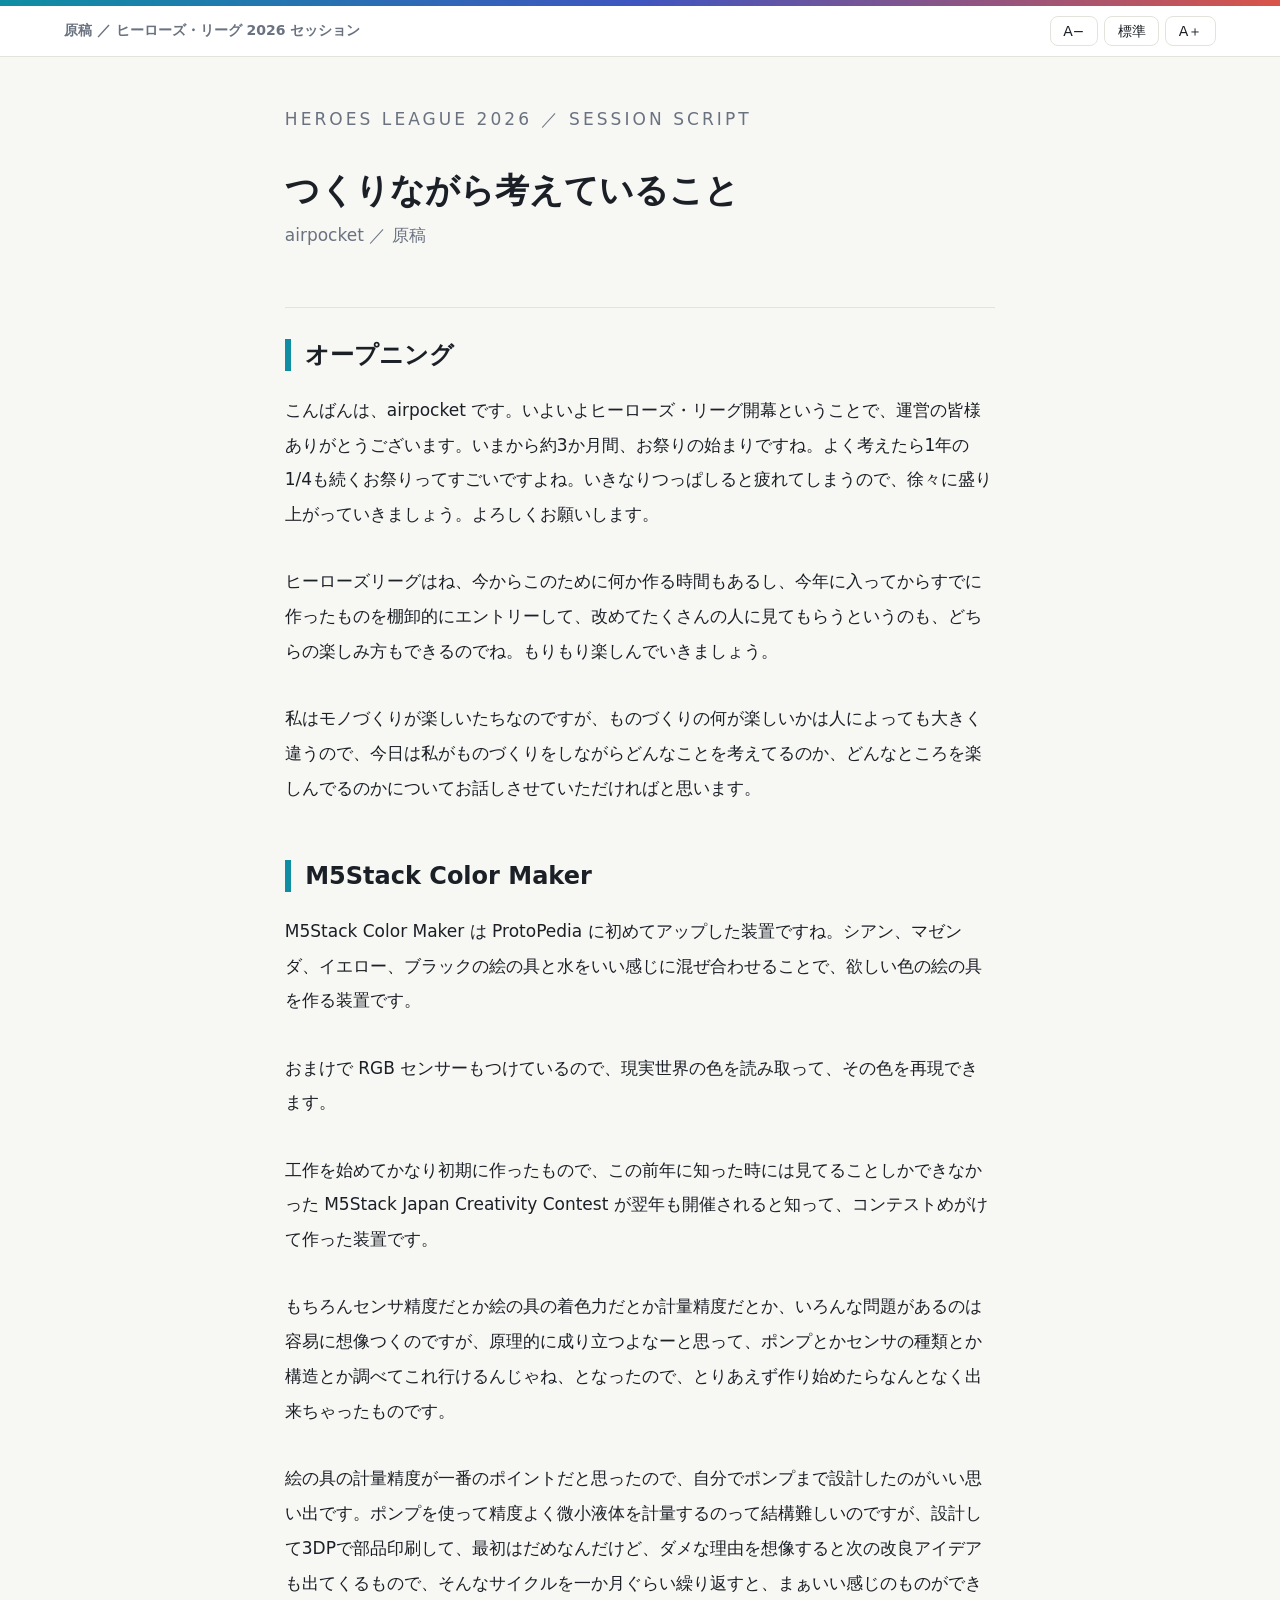
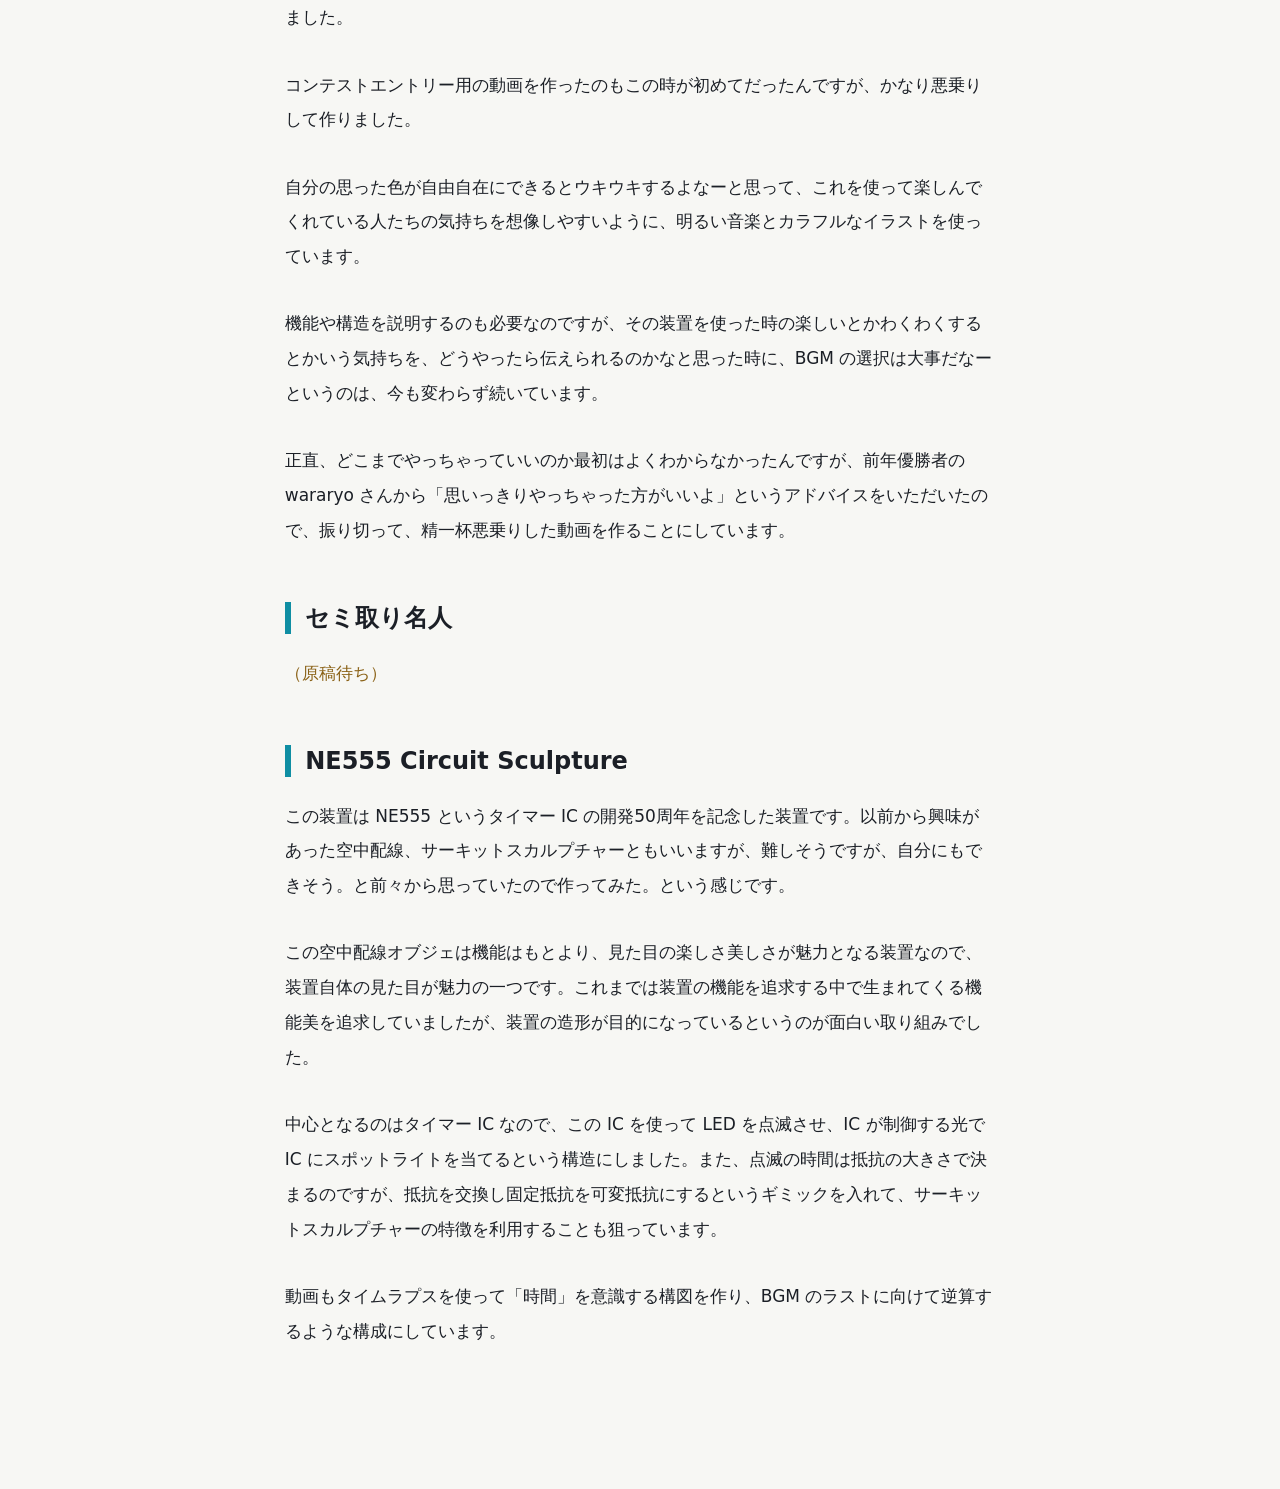
==== script.html @ e4216476 "原稿ページ: セミ取り名人をNE555の前に" ====
<!DOCTYPE html>
<html lang="ja">
<head>
<meta charset="utf-8">
<meta name="viewport" content="width=device-width, initial-scale=1">
<title>原稿｜つくりながら考えていること</title>
<link rel="icon" href="assets/logo.png">
<link rel="stylesheet" href="assets/style.css">
</head>
<body class="doc">
<div class="wave-top"></div>

<div class="doc-bar">
  <span class="doc-bar-title">原稿 ／ ヒーローズ・リーグ 2026 セッション</span>
  <span class="font-ctrl">
    <button type="button" id="font-down" title="文字を小さく">A−</button>
    <button type="button" id="font-reset" title="標準サイズに戻す">標準</button>
    <button type="button" id="font-up" title="文字を大きく">A＋</button>
  </span>
</div>

<article class="doc-page">

  <header class="doc-head">
    <p class="eyebrow">Heroes League 2026 ／ Session Script</p>
    <h1>つくりながら考えていること</h1>
    <p class="doc-sub">airpocket ／ 原稿</p>
  </header>

  <h2>オープニング</h2>

  <p>こんばんは、airpocket です。いよいよヒーローズ・リーグ開幕ということで、運営の皆様ありがとうございます。いまから約3か月間、お祭りの始まりですね。よく考えたら1年の1/4も続くお祭りってすごいですよね。いきなりつっぱしると疲れてしまうので、徐々に盛り上がっていきましょう。よろしくお願いします。</p>

  <p>ヒーローズリーグはね、今からこのために何か作る時間もあるし、今年に入ってからすでに作ったものを棚卸的にエントリーして、改めてたくさんの人に見てもらうというのも、どちらの楽しみ方もできるのでね。もりもり楽しんでいきましょう。</p>

  <p>私はモノづくりが楽しいたちなのですが、ものづくりの何が楽しいかは人によっても大きく違うので、今日は私がものづくりをしながらどんなことを考えてるのか、どんなところを楽しんでるのかについてお話しさせていただければと思います。</p>

  <h2>M5Stack Color Maker</h2>

  <p>M5Stack Color Maker は ProtoPedia に初めてアップした装置ですね。シアン、マゼンダ、イエロー、ブラックの絵の具と水をいい感じに混ぜ合わせることで、欲しい色の絵の具を作る装置です。</p>

  <p>おまけで RGB センサーもつけているので、現実世界の色を読み取って、その色を再現できます。</p>

  <p>工作を始めてかなり初期に作ったもので、この前年に知った時には見てることしかできなかった M5Stack Japan Creativity Contest が翌年も開催されると知って、コンテストめがけて作った装置です。</p>

  <p>もちろんセンサ精度だとか絵の具の着色力だとか計量精度だとか、いろんな問題があるのは容易に想像つくのですが、原理的に成り立つよなーと思って、ポンプとかセンサの種類とか構造とか調べてこれ行けるんじゃね、となったので、とりあえず作り始めたらなんとなく出来ちゃったものです。</p>

  <p>絵の具の計量精度が一番のポイントだと思ったので、自分でポンプまで設計したのがいい思い出です。ポンプを使って精度よく微小液体を計量するのって結構難しいのですが、設計して3DPで部品印刷して、最初はだめなんだけど、ダメな理由を想像すると次の改良アイデアも出てくるもので、そんなサイクルを一か月ぐらい繰り返すと、まぁいい感じのものができました。</p>

  <p>コンテストエントリー用の動画を作ったのもこの時が初めてだったんですが、かなり悪乗りして作りました。</p>

  <p>自分の思った色が自由自在にできるとウキウキするよなーと思って、これを使って楽しんでくれている人たちの気持ちを想像しやすいように、明るい音楽とカラフルなイラストを使っています。</p>

  <p>機能や構造を説明するのも必要なのですが、その装置を使った時の楽しいとかわくわくするとかいう気持ちを、どうやったら伝えられるのかなと思った時に、BGM の選択は大事だなーというのは、今も変わらず続いています。</p>

  <p>正直、どこまでやっちゃっていいのか最初はよくわからなかったんですが、前年優勝者の wararyo さんから「思いっきりやっちゃった方がいいよ」というアドバイスをいただいたので、振り切って、精一杯悪乗りした動画を作ることにしています。</p>


  <h2>セミ取り名人</h2>

  <p class="todo-p">（原稿待ち）</p>

  <h2>NE555 Circuit Sculpture</h2>

  <p>この装置は NE555 というタイマー IC の開発50周年を記念した装置です。以前から興味があった空中配線、サーキットスカルプチャーともいいますが、難しそうですが、自分にもできそう。と前々から思っていたので作ってみた。という感じです。</p>

  <p>この空中配線オブジェは機能はもとより、見た目の楽しさ美しさが魅力となる装置なので、装置自体の見た目が魅力の一つです。これまでは装置の機能を追求する中で生まれてくる機能美を追求していましたが、装置の造形が目的になっているというのが面白い取り組みでした。</p>

  <p>中心となるのはタイマー IC なので、この IC を使って LED を点滅させ、IC が制御する光で IC にスポットライトを当てるという構造にしました。また、点滅の時間は抵抗の大きさで決まるのですが、抵抗を交換し固定抵抗を可変抵抗にするというギミックを入れて、サーキットスカルプチャーの特徴を利用することも狙っています。</p>

  <p>動画もタイムラプスを使って「時間」を意識する構図を作り、BGM のラストに向けて逆算するような構成にしています。</p>

</article>

<script>
(function () {
  var doc = document.querySelector('.doc-page');
  var MIN = 0.8, MAX = 2.4, STEP = 0.1;
  var scale = 1;
  try { var v = parseFloat(localStorage.getItem('docScale')); if (v >= MIN && v <= MAX) scale = v; } catch (e) {}

  function apply() {
    doc.style.setProperty('--doc-scale', scale.toFixed(2));
    try { localStorage.setItem('docScale', scale.toFixed(2)); } catch (e) {}
  }
  function bump(d) { scale = Math.min(MAX, Math.max(MIN, Math.round((scale + d) * 100) / 100)); apply(); }

  document.getElementById('font-up').addEventListener('click', function () { bump(STEP); });
  document.getElementById('font-down').addEventListener('click', function () { bump(-STEP); });
  document.getElementById('font-reset').addEventListener('click', function () { scale = 1; apply(); });
  apply();
})();
</script>
</body>
</html>
---- assets/style.css ----
/* Heroes League 2026 session pages - shared style */

:root {
  --bg:        #f7f7f4;
  --bg-soft:   #ffffff;
  --line:      #e3e3dc;
  --fg:        #1b1f26;
  --fg-dim:    #6a7280;
  --accent:    #0f8ea3;
  --accent-2:  #d9544a;
  --idea:      #3f55c0;
  --shadow:    0 1px 2px rgba(27,31,38,.05), 0 4px 14px rgba(27,31,38,.05);
  --radius:    14px;
  --maxw:      100%;
}

* { box-sizing: border-box; }

html, body {
  margin: 0;
  padding: 0;
  height: 100%;
}

body {
  background: var(--bg);
  color: var(--fg);
  font-family: "Helvetica Neue", "Hiragino Kaku Gothic ProN", "Hiragino Sans",
               "BIZ UDPGothic", "Yu Gothic", Meiryo, system-ui, sans-serif;
  line-height: 1.7;
  -webkit-font-smoothing: antialiased;
  display: flex;
  flex-direction: column;
  overflow: hidden;
}

/* 画面共有前提: 1画面に収める。収まらない環境ではスクロールを許可 */
@media (max-height: 620px), (max-width: 780px) {
  body { overflow: auto; height: auto; min-height: 100%; }
}

a { color: var(--accent); }

/* ---------- 波の装飾 ---------- */
.wave-top {
  height: 6px;
  background: linear-gradient(90deg, var(--accent) 0%, var(--idea) 50%, var(--accent-2) 100%);
  flex: 0 0 auto;
}

/* ---------- 共通レイアウト ---------- */
.page {
  flex: 1 1 auto;
  width: 100%;
  max-width: var(--maxw);
  margin: 0 auto;
  padding: clamp(16px, 2.6vh, 32px) clamp(14px, 1.6vw, 26px);
  display: flex;
  flex-direction: column;
  min-height: 0;
}

.eyebrow {
  font-size: clamp(12px, 1.4vh, 15px);
  letter-spacing: .18em;
  color: var(--fg-dim);
  text-transform: uppercase;
  margin: 0 0 .6em;
}

/* ---------- 表紙 ---------- */
.cover-title {
  font-size: clamp(34px, 6.4vh, 68px);
  line-height: 1.15;
  margin: 0 0 .25em;
  font-weight: 800;
  letter-spacing: .01em;
}
.cover-sub {
  font-size: clamp(15px, 2.1vh, 21px);
  color: var(--fg-dim);
  margin: 0 0 clamp(14px, 2.4vh, 28px);
}
.cover-sub strong { color: var(--fg); font-weight: 600; }

.axes {
  display: grid;
  grid-template-columns: repeat(3, 1fr);
  gap: clamp(10px, 1.6vw, 18px);
  margin-bottom: clamp(14px, 2.6vh, 30px);
}
.axis {
  background: var(--bg-soft);
  border: 1px solid var(--line);
  border-radius: var(--radius);
  box-shadow: var(--shadow);
  padding: clamp(12px, 1.9vh, 20px);
}
.axis .num {
  color: var(--accent);
  font-size: clamp(11px, 1.3vh, 13px);
  letter-spacing: .16em;
  font-weight: 700;
}
.axis h2 {
  font-size: clamp(16px, 2.3vh, 22px);
  margin: .2em 0 .3em;
}
.axis p {
  margin: 0;
  font-size: clamp(13px, 1.85vh, 17px);
  color: var(--fg-dim);
  line-height: 1.6;
}

.works-head {
  display: flex;
  align-items: baseline;
  gap: 1em;
  margin-bottom: .6em;
}
.works-head h2 { font-size: clamp(15px, 2vh, 19px); margin: 0; }
.works-head span { font-size: clamp(11px, 1.4vh, 13px); color: var(--fg-dim); }

.works {
  display: grid;
  grid-template-columns: repeat(3, 1fr);
  gap: clamp(9px, 1.4vw, 16px);
  min-height: 0;
}
.work-card {
  display: block;
  background: var(--bg-soft);
  border: 1px solid var(--line);
  border-radius: var(--radius);
  padding: clamp(11px, 1.7vh, 18px);
  box-shadow: var(--shadow);
  text-decoration: none;
  color: inherit;
  transition: border-color .15s, transform .15s;
}
.work-card:hover { border-color: var(--accent); transform: translateY(-2px); box-shadow: 0 6px 20px rgba(27,31,38,.10); }
.work-card .idx {
  font-size: clamp(10px, 1.2vh, 12px);
  color: var(--accent);
  letter-spacing: .14em;
  font-weight: 700;
}
.work-card h3 {
  font-size: clamp(14px, 1.95vh, 18px);
  margin: .25em 0 .3em;
  line-height: 1.35;
}
.work-card p {
  margin: 0;
  font-size: clamp(11px, 1.45vh, 13.5px);
  color: var(--fg-dim);
  line-height: 1.55;
}

.cover-foot {
  margin-top: auto;
  padding-top: clamp(10px, 1.8vh, 20px);
  font-size: clamp(11px, 1.4vh, 13px);
  color: var(--fg-dim);
  display: flex;
  justify-content: space-between;
  gap: 1em;
  flex-wrap: wrap;
}

/* ---------- 作品まとめページ ---------- */
.work-head {
  display: flex;
  align-items: flex-end;
  justify-content: space-between;
  gap: 1.5em;
  border-bottom: 1px solid var(--line);
  padding-bottom: clamp(8px, 1.4vh, 16px);
  margin-bottom: clamp(12px, 2.2vh, 24px);
}
.work-head h1 {
  font-size: clamp(26px, 4.4vh, 46px);
  margin: 0;
  line-height: 1.2;
  font-weight: 800;
}
.work-head .meta {
  font-size: clamp(11px, 1.4vh, 13px);
  color: var(--fg-dim);
  text-align: right;
  white-space: nowrap;
}

.cols {
  display: grid;
  grid-template-columns: repeat(3, 1fr);
  gap: clamp(12px, 1.6vw, 24px);
  flex: 1 1 auto;
  min-height: 0;
  align-items: stretch;  /* 3枚のカードの高さを揃える */
  align-content: center; /* 画面の高さ中央に配置 */
  width: 80%;
  margin: 0 auto;
}
@media (max-width: 980px) {
  .cols { grid-template-columns: 1fr; }
}

.col {
  display: flex;
  flex-direction: column;
  min-height: 0;
  background: var(--bg-soft);
  border: 1px solid var(--line);
  border-top: 5px solid var(--accent);
  border-radius: var(--radius);
  box-shadow: var(--shadow);
  padding: clamp(14px, 2.2vh, 24px) clamp(15px, 1.6vw, 26px);
}
.col--idea { border-top-color: var(--idea); }
.col--video { border-top-color: var(--accent-2); }
.col > h2 {
  font-size: clamp(15px, 2.1vh, 21px);
  margin: 0 0 clamp(9px, 1.5vh, 16px);
  padding-bottom: .5em;
  border-bottom: 1px solid var(--line);
  line-height: 1.3;
}
.col--idea > h2 { border-left-color: var(--idea); }
.col--video > h2 { border-left-color: var(--accent-2); }

.col ul {
  margin: 0;
  padding-left: 1.1em;
  display: flex;
  flex-direction: column;
  gap: clamp(8px, 1.5vh, 16px);
}
.col li {
  font-size: clamp(14px, 2.1vh, 22px);
  margin: 0;
  line-height: 1.55;
}
.col li::marker { color: var(--accent); }
.col--idea li::marker { color: var(--idea); }
.col--video li::marker { color: var(--accent-2); }
.col li strong { color: var(--accent); font-weight: 600; }
.col--idea li strong { color: var(--idea); }

.lead {
  font-size: clamp(14px, 1.9vh, 17px);
  background: var(--bg-soft);
  border: 1px solid var(--line);
  border-radius: var(--radius);
  padding: clamp(10px, 1.5vh, 16px);
  margin: 0 0 .8em;
  box-shadow: var(--shadow);
}

.links { display: flex; flex-direction: column; gap: .4em; margin-top: auto; }
.btn {
  display: block;
  text-align: center;
  padding: .6em 1em;
  border-radius: 10px;
  text-decoration: none;
  font-size: clamp(12px, 1.55vh, 14.5px);
  border: 1px solid var(--line);
  background: var(--bg-soft);
  color: var(--fg);
  transition: border-color .15s, background .15s;
}
.btn:hover { border-color: var(--accent); background: #eef6f8; }
.btn--primary { background: var(--accent); color: #ffffff; border-color: var(--accent); font-weight: 700; }
.btn--primary:hover { background: #0b7789; color: #ffffff; }

.work-foot {
  margin-top: clamp(10px, 1.8vh, 20px);
  padding-top: clamp(8px, 1.2vh, 14px);
  border-top: 1px solid var(--line);
  display: flex;
  justify-content: space-between;
  align-items: center;
  gap: 1em;
  font-size: clamp(11px, 1.4vh, 13px);
  color: var(--fg-dim);
  flex-wrap: wrap;
}
.work-foot a { text-decoration: none; }

.todo {
  color: #8a6116;
  border: 1px dashed #d9bd7d;
  background: #fdf5e2;
  border-radius: 8px;
  padding: .1em .5em;
  font-size: .92em;
}

/* ---------- 原稿ページ ---------- */
body.doc { display: block; overflow: auto; height: auto; }

.doc-bar {
  position: sticky;
  top: 0;
  z-index: 20;
  display: flex;
  align-items: center;
  justify-content: space-between;
  gap: 1em;
  flex-wrap: wrap;
  padding: 10px clamp(20px, 5vw, 64px);
  background: rgba(255, 255, 255, .93);
  backdrop-filter: blur(8px);
  border-bottom: 1px solid var(--line);
}
.doc-bar-title { font-size: 14px; font-weight: 700; color: var(--fg-dim); }

.font-ctrl { display: flex; gap: 6px; }
.font-ctrl button {
  font: inherit;
  font-size: 14px;
  line-height: 1;
  padding: .5em .9em;
  border: 1px solid var(--line);
  background: var(--bg-soft);
  color: var(--fg);
  border-radius: 8px;
  cursor: pointer;
  transition: border-color .15s, background .15s;
}
.font-ctrl button:hover { border-color: var(--accent); background: #eef6f8; }

.doc-page {
  --doc-scale: 1;
  max-width: 50em;
  margin: 0 auto;
  padding: clamp(28px, 5vh, 64px) clamp(12px, 3.5vw, 55px) clamp(60px, 12vh, 140px);
}

.doc-head {
  border-bottom: 1px solid var(--line);
  padding-bottom: clamp(14px, 2.4vh, 26px);
  margin-bottom: clamp(20px, 3.4vh, 40px);
}
.doc-head h1 {
  font-size: calc(34px * var(--doc-scale));
  font-weight: 800;
  line-height: 1.25;
  margin: 0 0 .2em;
}
.doc-sub { margin: 0; color: var(--fg-dim); font-size: calc(15px * var(--doc-scale)); }

.doc-page h2 {
  font-size: calc(24px * var(--doc-scale));
  font-weight: 700;
  line-height: 1.35;
  margin: clamp(38px, 6vh, 68px) 0 clamp(16px, 2.4vh, 26px);
  padding-left: .6em;
  border-left: 6px solid var(--accent);
}
.doc-page h2:first-of-type { margin-top: clamp(8px, 1.4vh, 16px); }

.doc-page p {
  font-size: calc(17px * var(--doc-scale));
  line-height: 2.05;
  margin: 0 0 1.9em;
}

/* ---------- ロゴ（文字と同じ大きさでインライン表示） ---------- */
.logo-inline {
  display: inline-block;
  width: 1.05em;
  height: 1.05em;
  object-fit: contain;
  vertical-align: -0.16em;
  margin-right: .4em;
}

/* ---------- 表紙: 3軸カードの下のツール導線 ---------- */
.promo {
  display: flex;
  align-items: center;
  gap: clamp(12px, 1.6vw, 22px);
  background: var(--bg-soft);
  border: 1px solid var(--line);
  border-left: 5px solid var(--accent);
  border-radius: var(--radius);
  box-shadow: var(--shadow);
  padding: clamp(13px, 2vh, 22px) clamp(16px, 2vw, 26px);
  text-decoration: none;
  color: inherit;
  transition: border-color .15s, transform .15s, box-shadow .15s;
}
.promo:hover {
  border-color: var(--accent);
  transform: translateY(-2px);
  box-shadow: 0 6px 20px rgba(27,31,38,.10);
}
.promo-label {
  flex: 0 0 auto;
  font-size: clamp(10px, 1.2vh, 12px);
  letter-spacing: .16em;
  font-weight: 700;
  color: #ffffff;
  background: var(--accent);
  border-radius: 6px;
  padding: .3em .7em;
}
.promo-body { display: flex; flex-direction: column; min-width: 0; }
.promo-title {
  font-size: clamp(17px, 2.6vh, 25px);
  font-weight: 700;
  line-height: 1.3;
  color: var(--accent);
}
.promo-desc {
  font-size: clamp(12px, 1.6vh, 15px);
  color: var(--fg-dim);
  line-height: 1.55;
}
.promo-arrow {
  margin-left: auto;
  font-size: clamp(18px, 2.6vh, 26px);
  color: var(--accent);
}

.todo-p { color: #8a6116; }
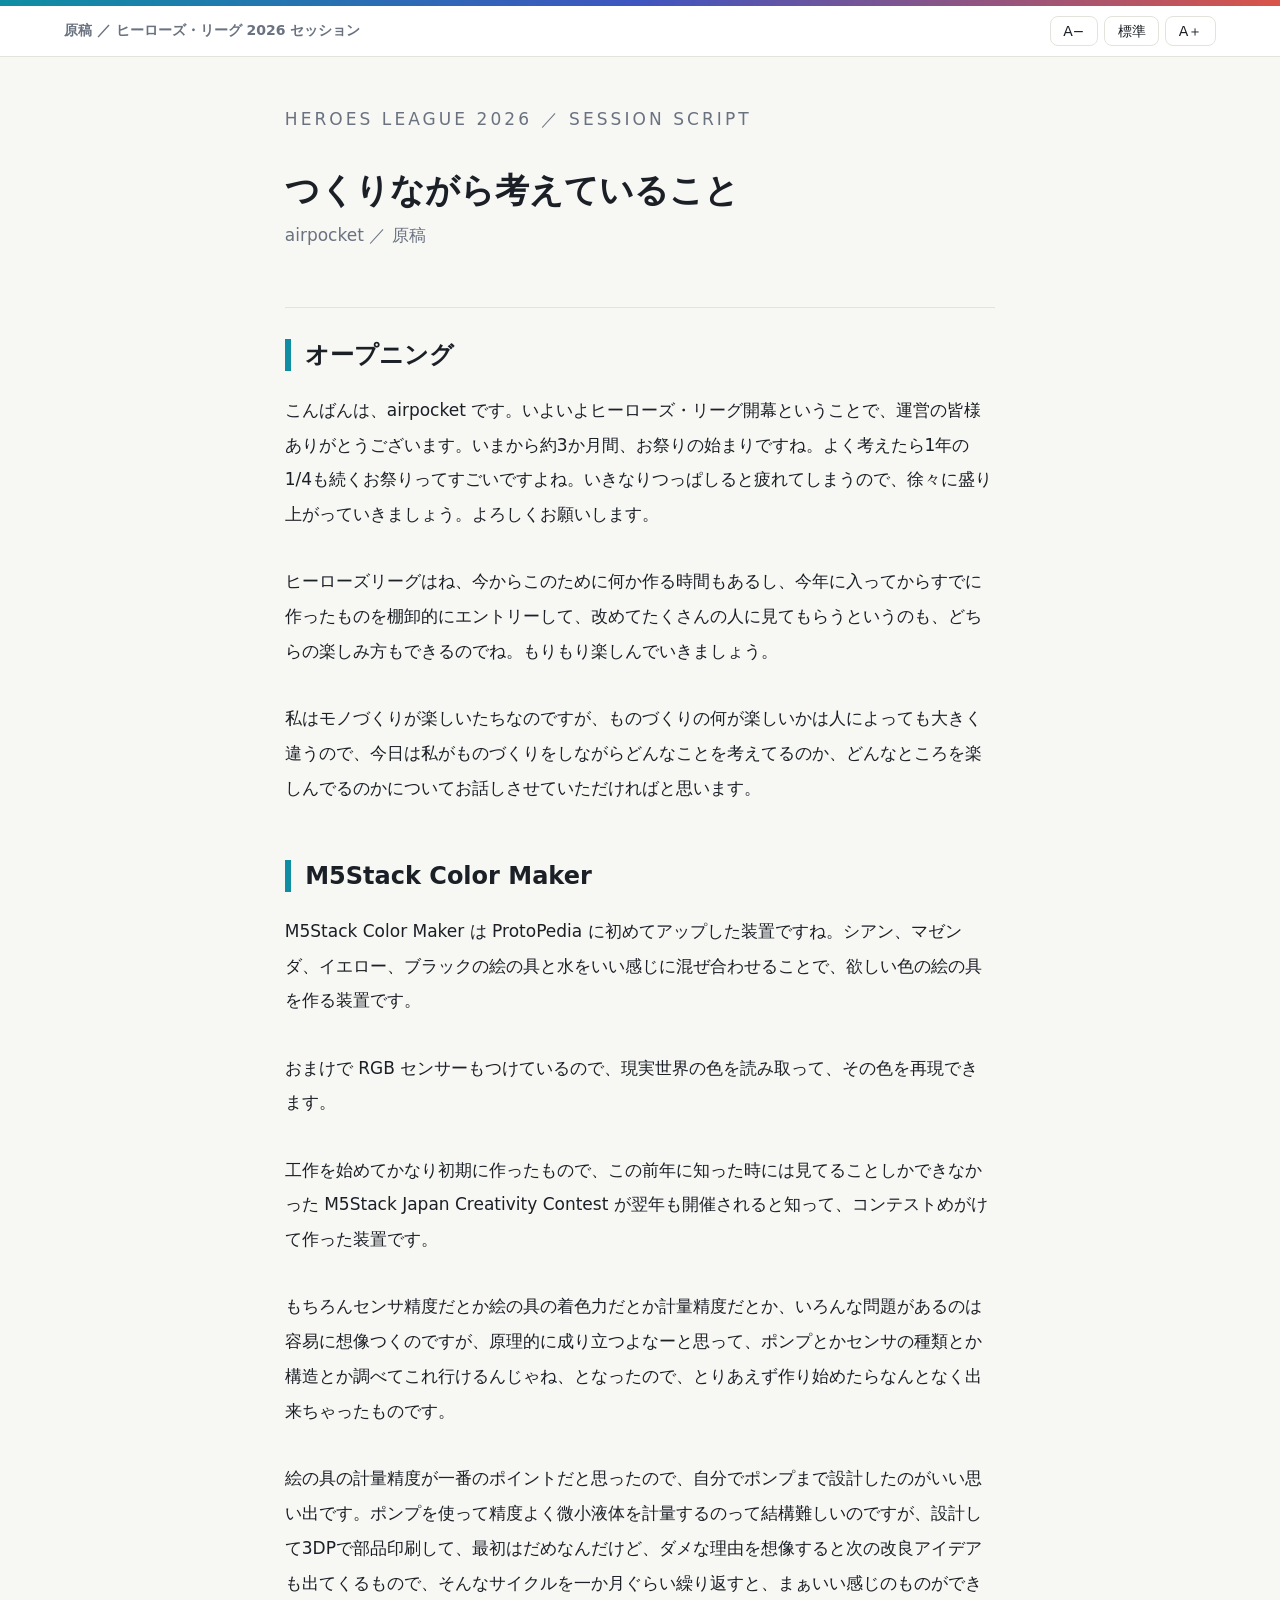
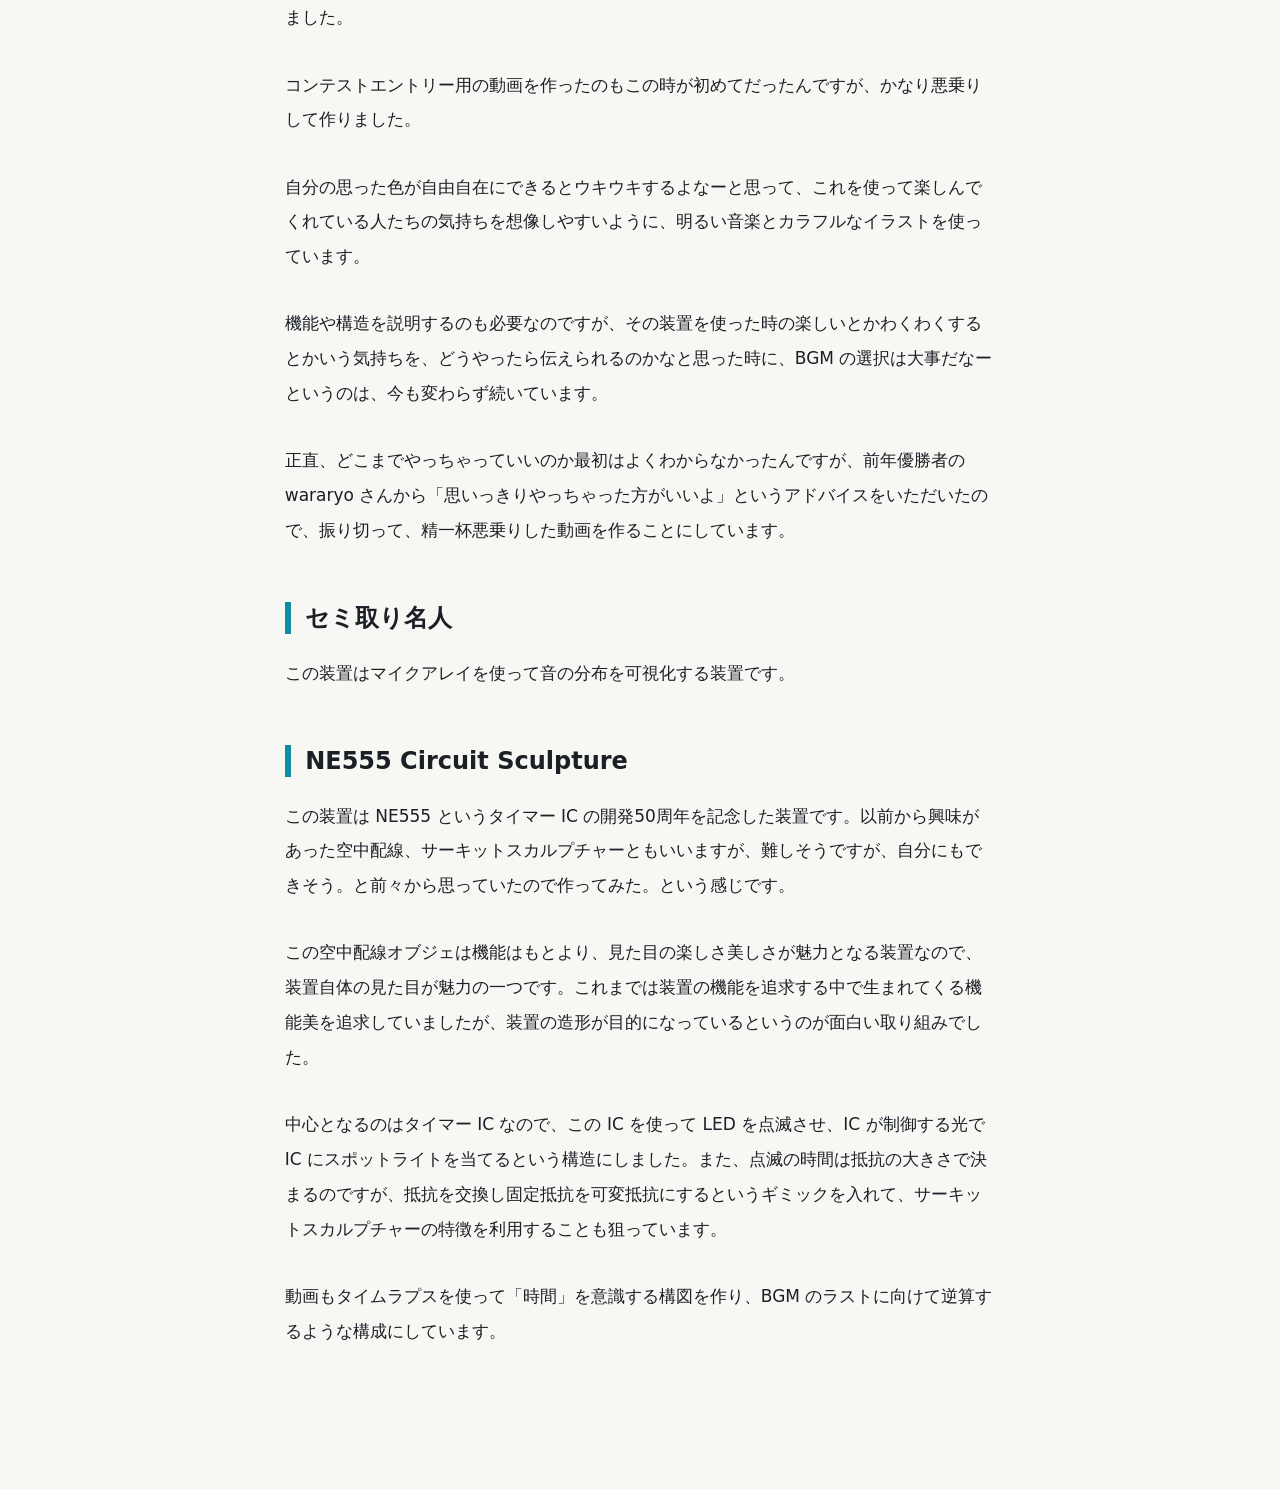
==== commit 4af47d0e: "セミ取り名人の原稿を反映（第1段落）" ====
--- a/script.html
+++ b/script.html
@@ -58,7 +58,7 @@
 
   <h2>セミ取り名人</h2>
 
-  <p class="todo-p">（原稿待ち）</p>
+  <p>この装置はマイクアレイを使って音の分布を可視化する装置です。</p>
 
   <h2>NE555 Circuit Sculpture</h2>
 
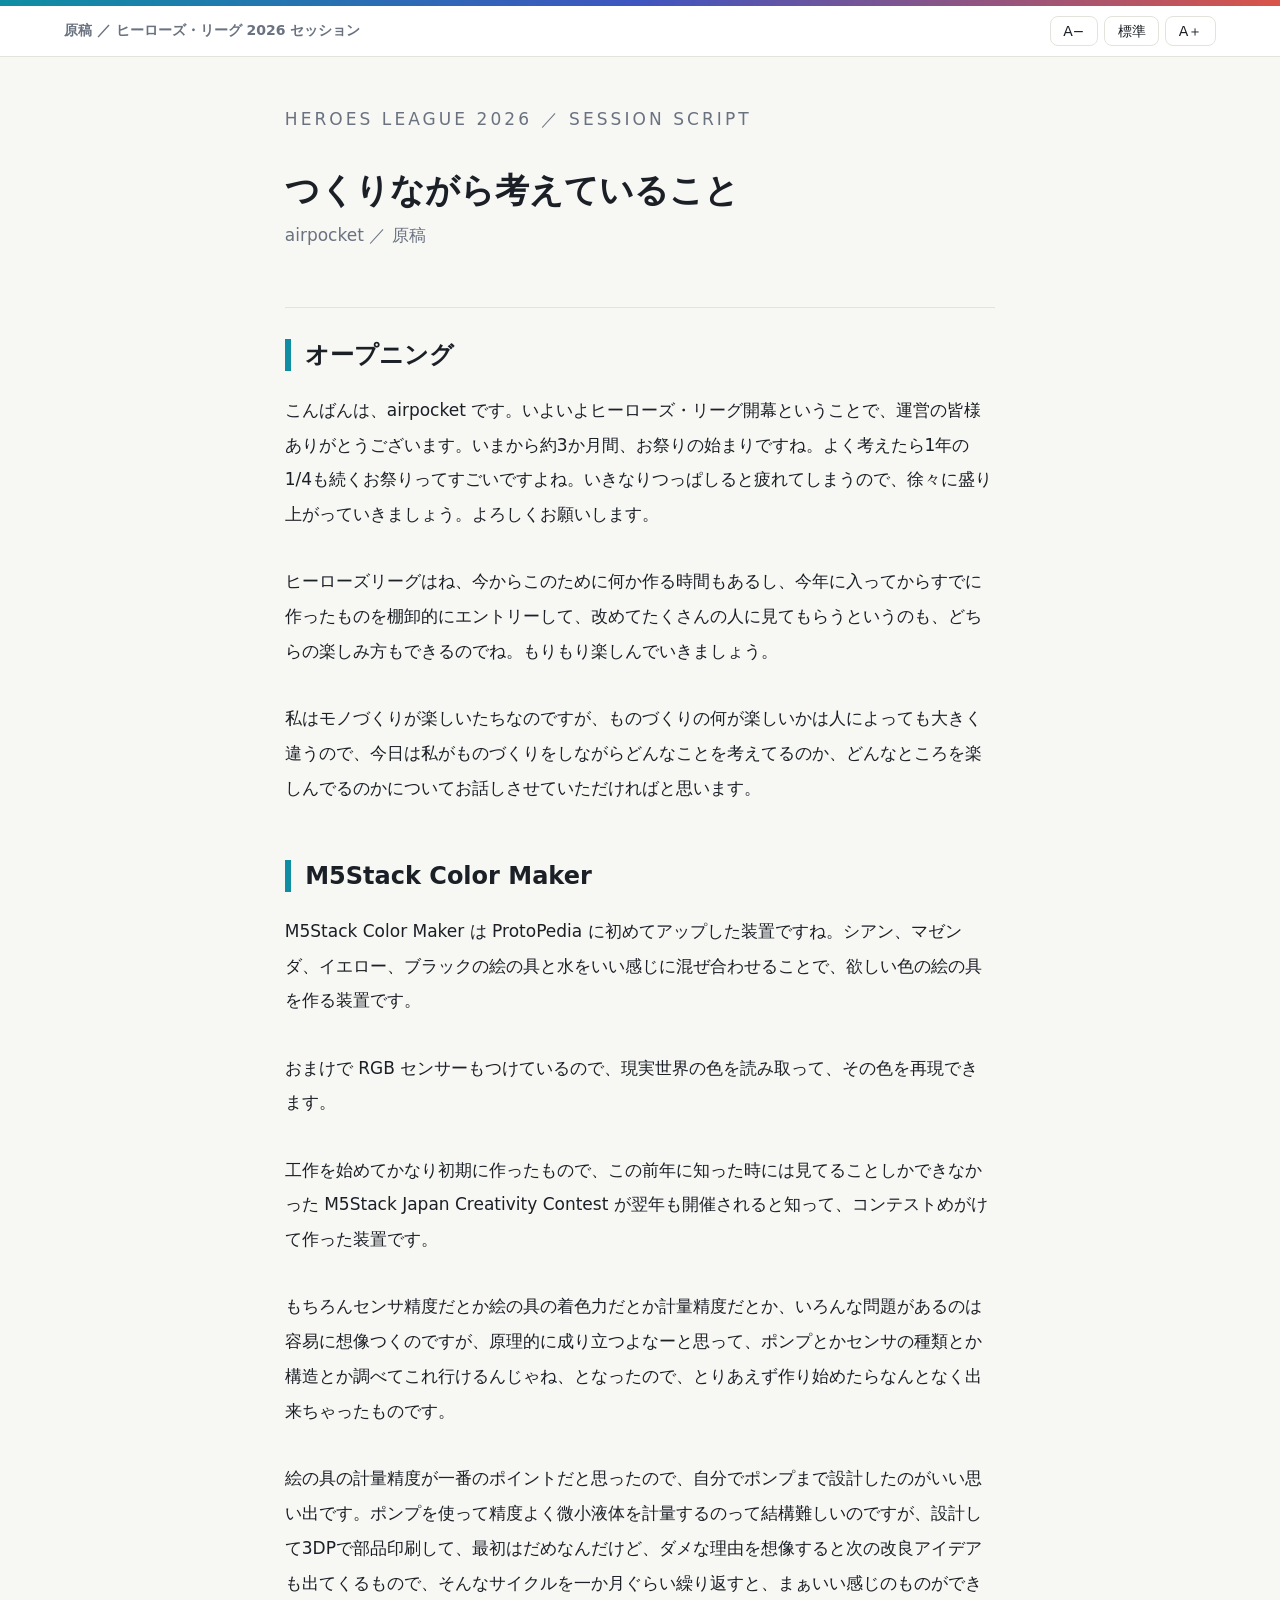
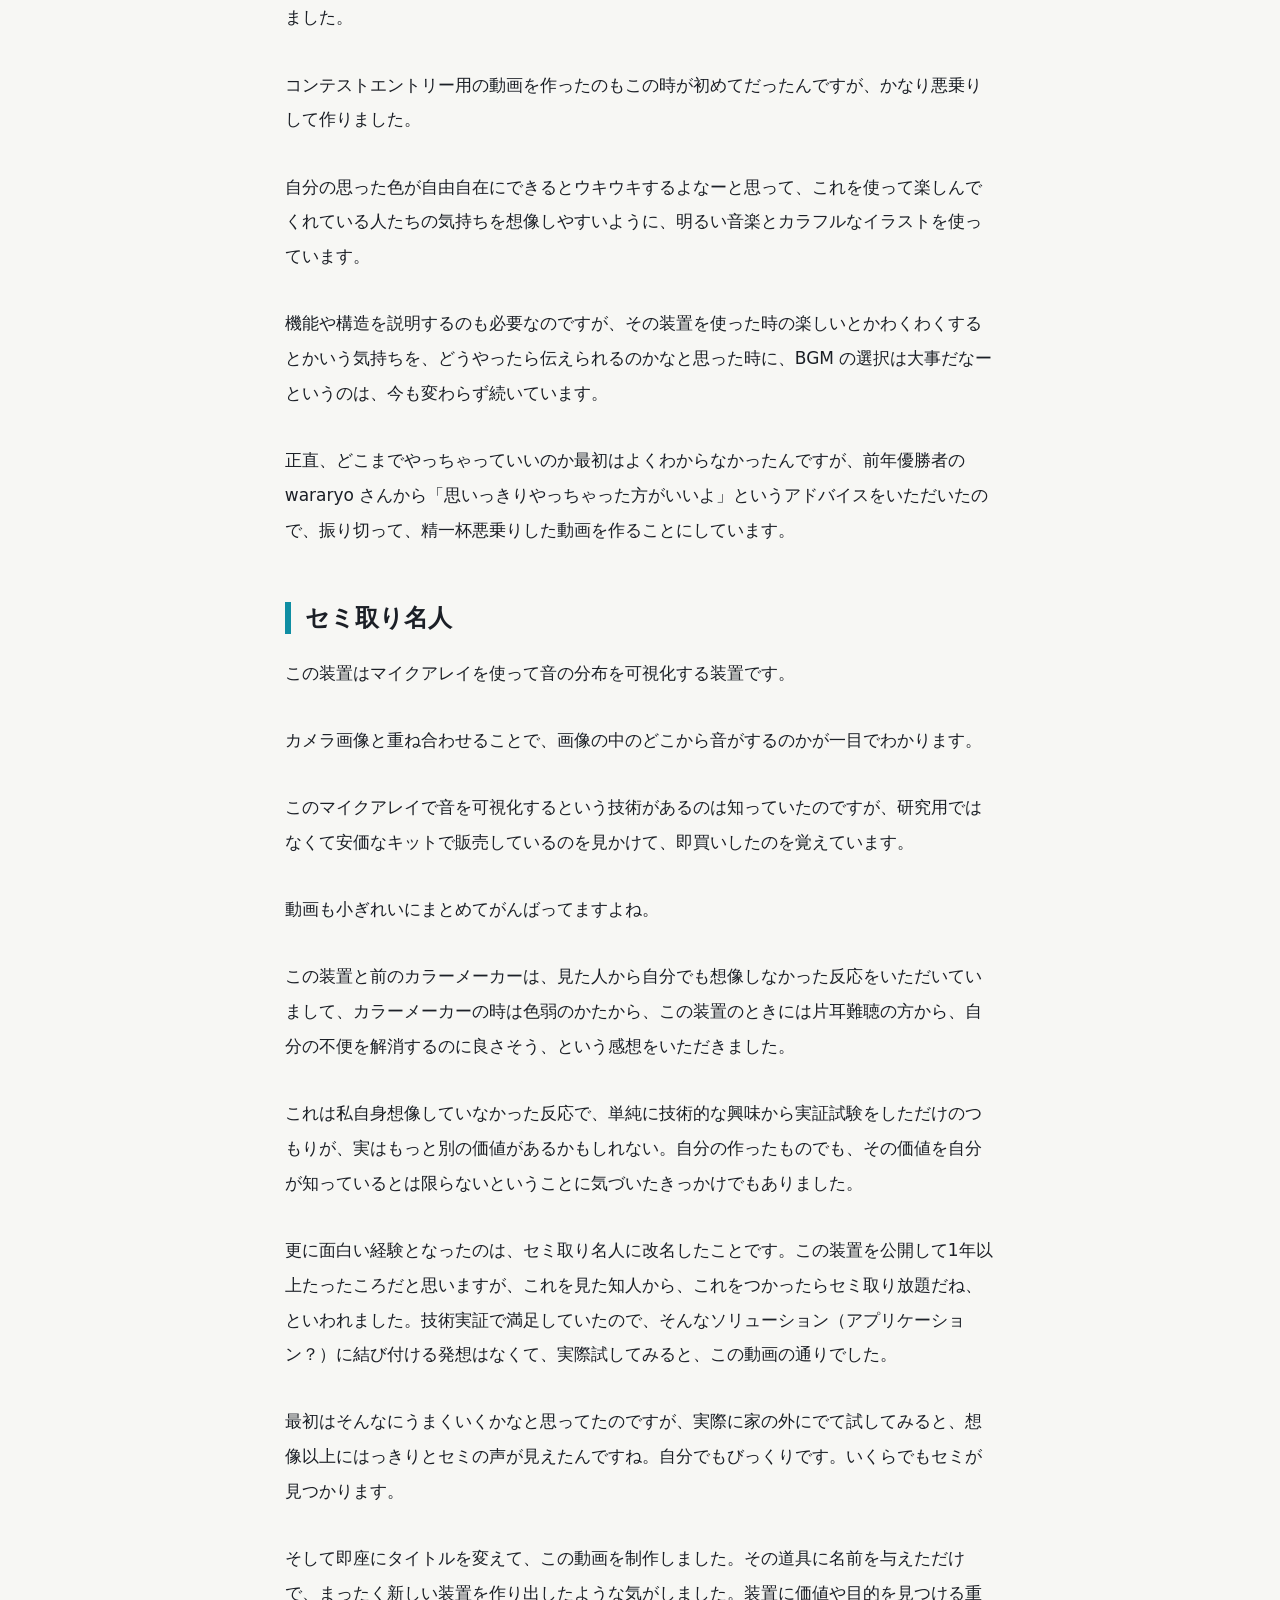
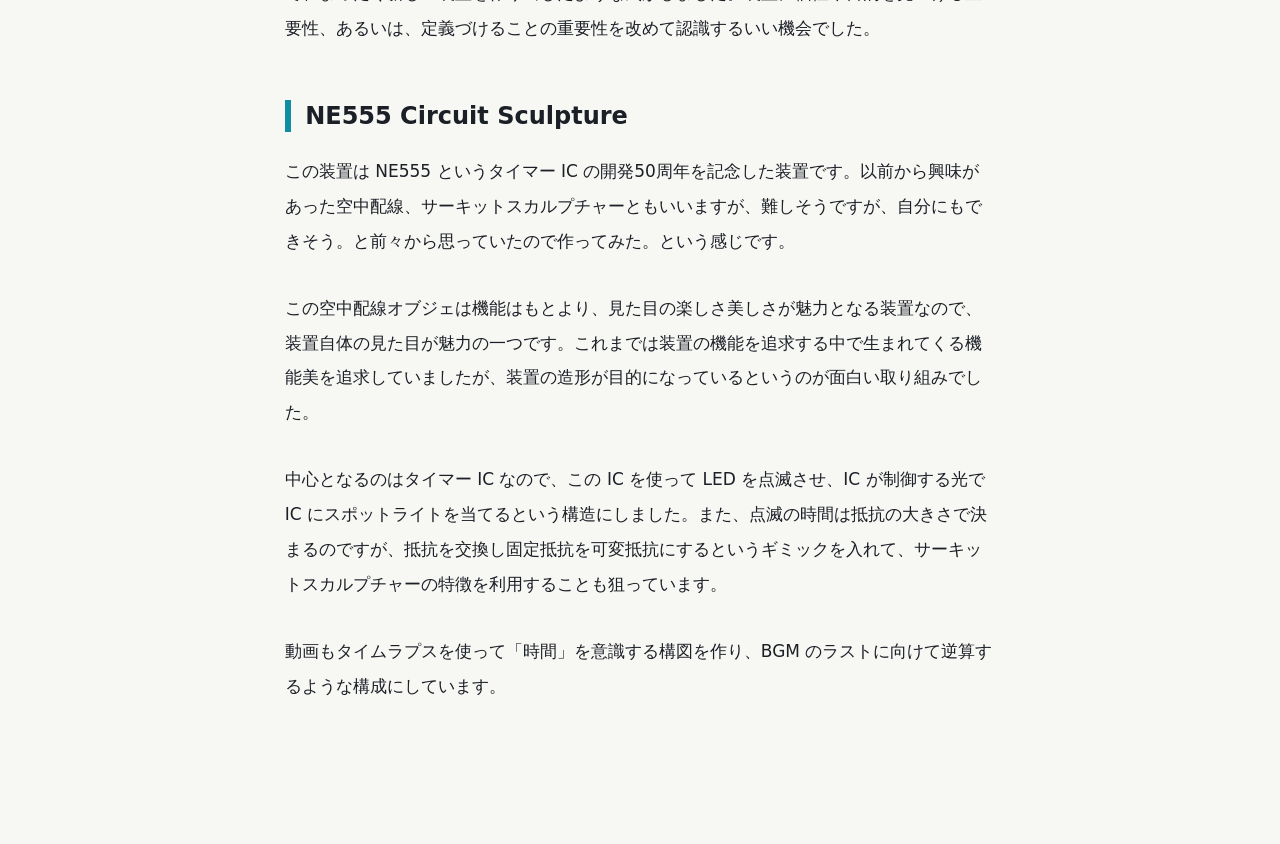
==== commit 2d34da87: "セミ取り名人の原稿を追記" ====
--- a/script.html
+++ b/script.html
@@ -60,6 +60,22 @@
 
   <p>この装置はマイクアレイを使って音の分布を可視化する装置です。</p>
 
+  <p>カメラ画像と重ね合わせることで、画像の中のどこから音がするのかが一目でわかります。</p>
+
+  <p>このマイクアレイで音を可視化するという技術があるのは知っていたのですが、研究用ではなくて安価なキットで販売しているのを見かけて、即買いしたのを覚えています。</p>
+
+  <p>動画も小ぎれいにまとめてがんばってますよね。</p>
+
+  <p>この装置と前のカラーメーカーは、見た人から自分でも想像しなかった反応をいただいていまして、カラーメーカーの時は色弱のかたから、この装置のときには片耳難聴の方から、自分の不便を解消するのに良さそう、という感想をいただきました。</p>
+
+  <p>これは私自身想像していなかった反応で、単純に技術的な興味から実証試験をしただけのつもりが、実はもっと別の価値があるかもしれない。自分の作ったものでも、その価値を自分が知っているとは限らないということに気づいたきっかけでもありました。</p>
+
+  <p>更に面白い経験となったのは、セミ取り名人に改名したことです。この装置を公開して1年以上たったころだと思いますが、これを見た知人から、これをつかったらセミ取り放題だね、といわれました。技術実証で満足していたので、そんなソリューション（アプリケーション？）に結び付ける発想はなくて、実際試してみると、この動画の通りでした。</p>
+
+  <p>最初はそんなにうまくいくかなと思ってたのですが、実際に家の外にでて試してみると、想像以上にはっきりとセミの声が見えたんですね。自分でもびっくりです。いくらでもセミが見つかります。</p>
+
+  <p>そして即座にタイトルを変えて、この動画を制作しました。その道具に名前を与えただけで、まったく新しい装置を作り出したような気がしました。装置に価値や目的を見つける重要性、あるいは、定義づけることの重要性を改めて認識するいい機会でした。</p>
+
   <h2>NE555 Circuit Sculpture</h2>
 
   <p>この装置は NE555 というタイマー IC の開発50周年を記念した装置です。以前から興味があった空中配線、サーキットスカルプチャーともいいますが、難しそうですが、自分にもできそう。と前々から思っていたので作ってみた。という感じです。</p>
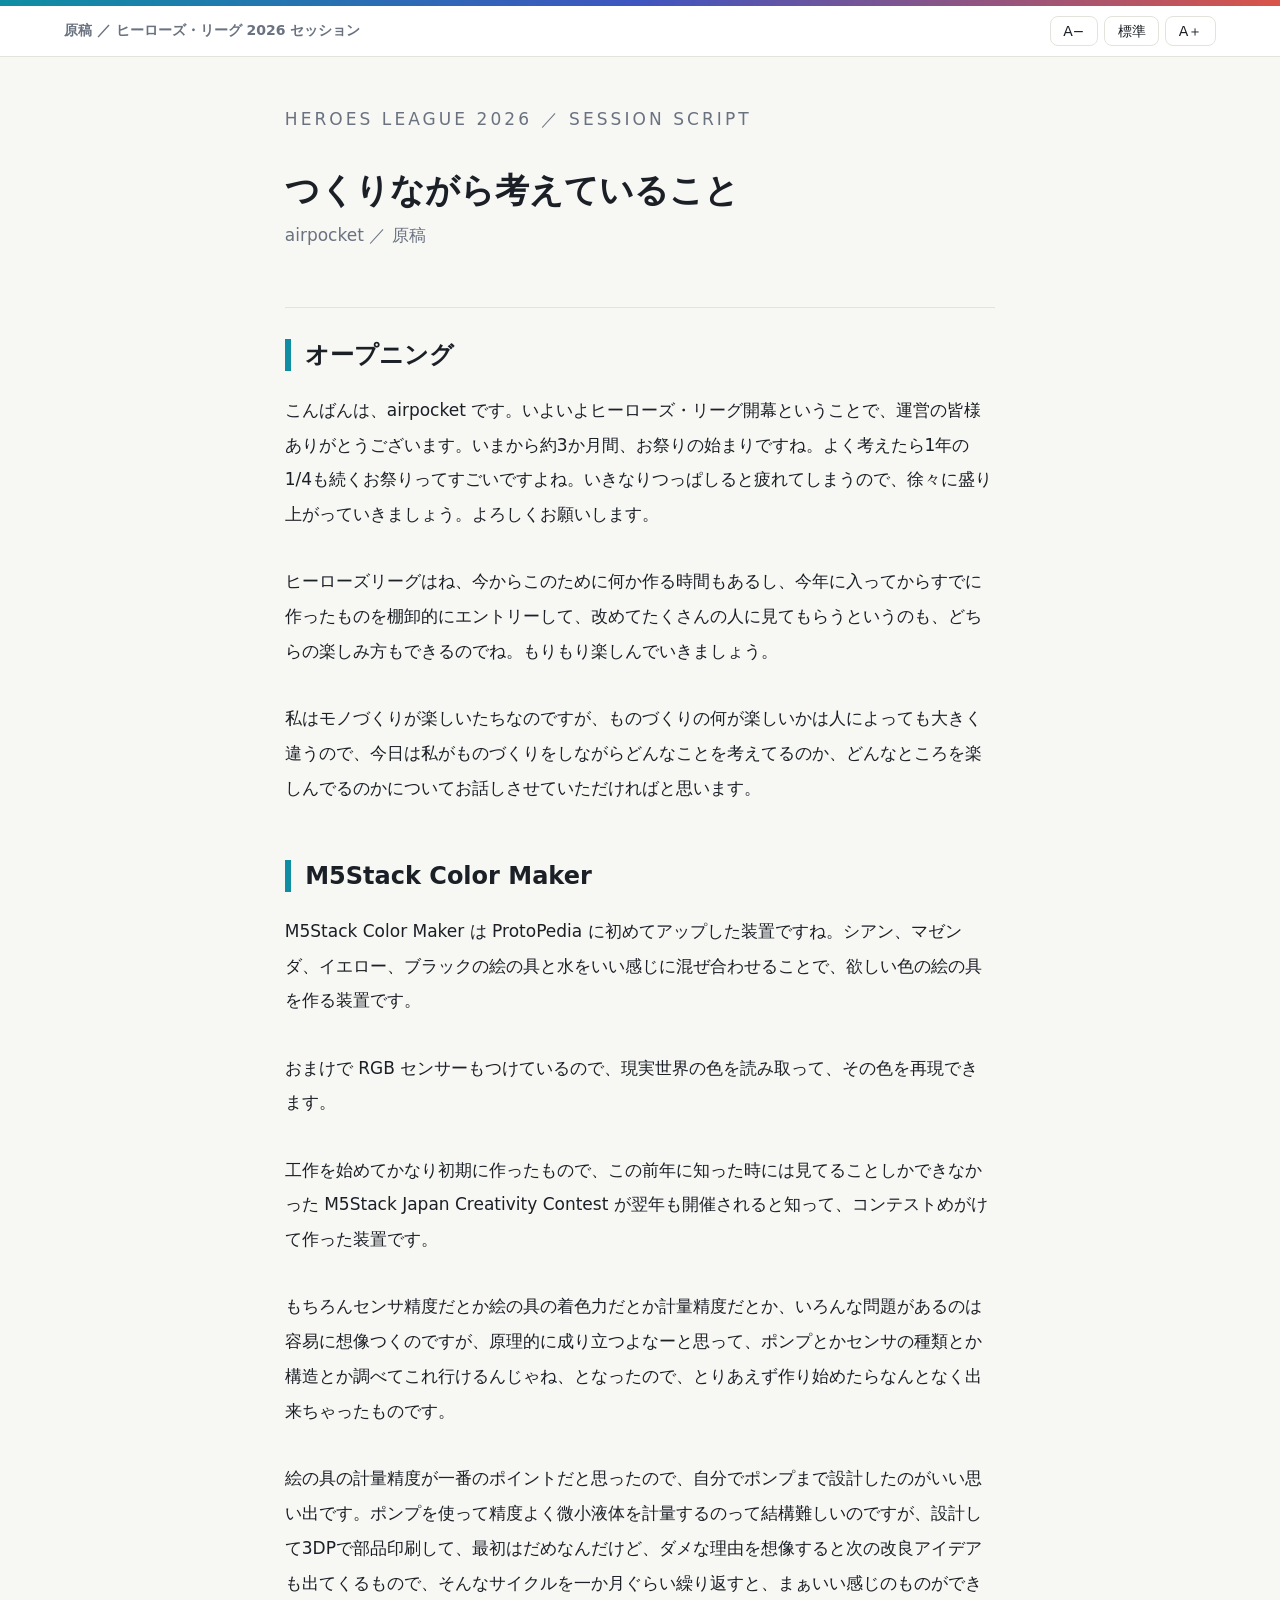
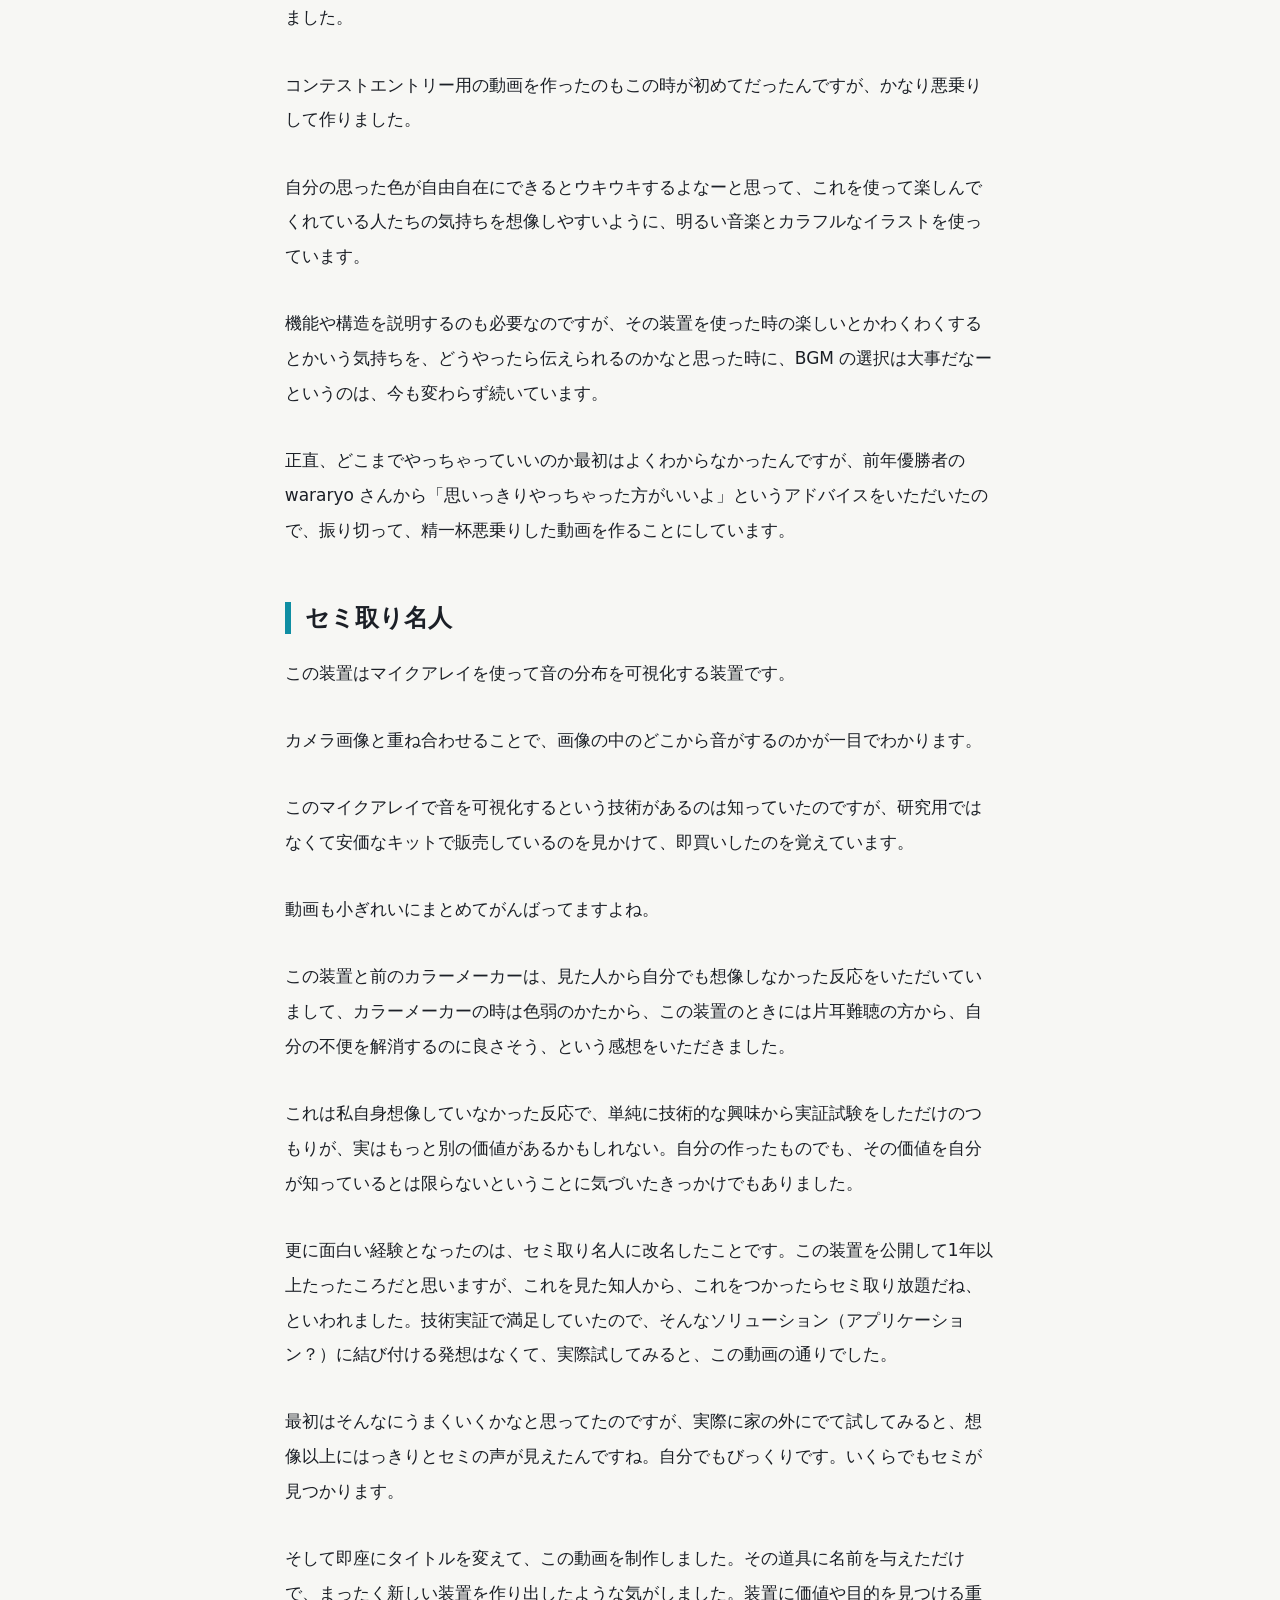
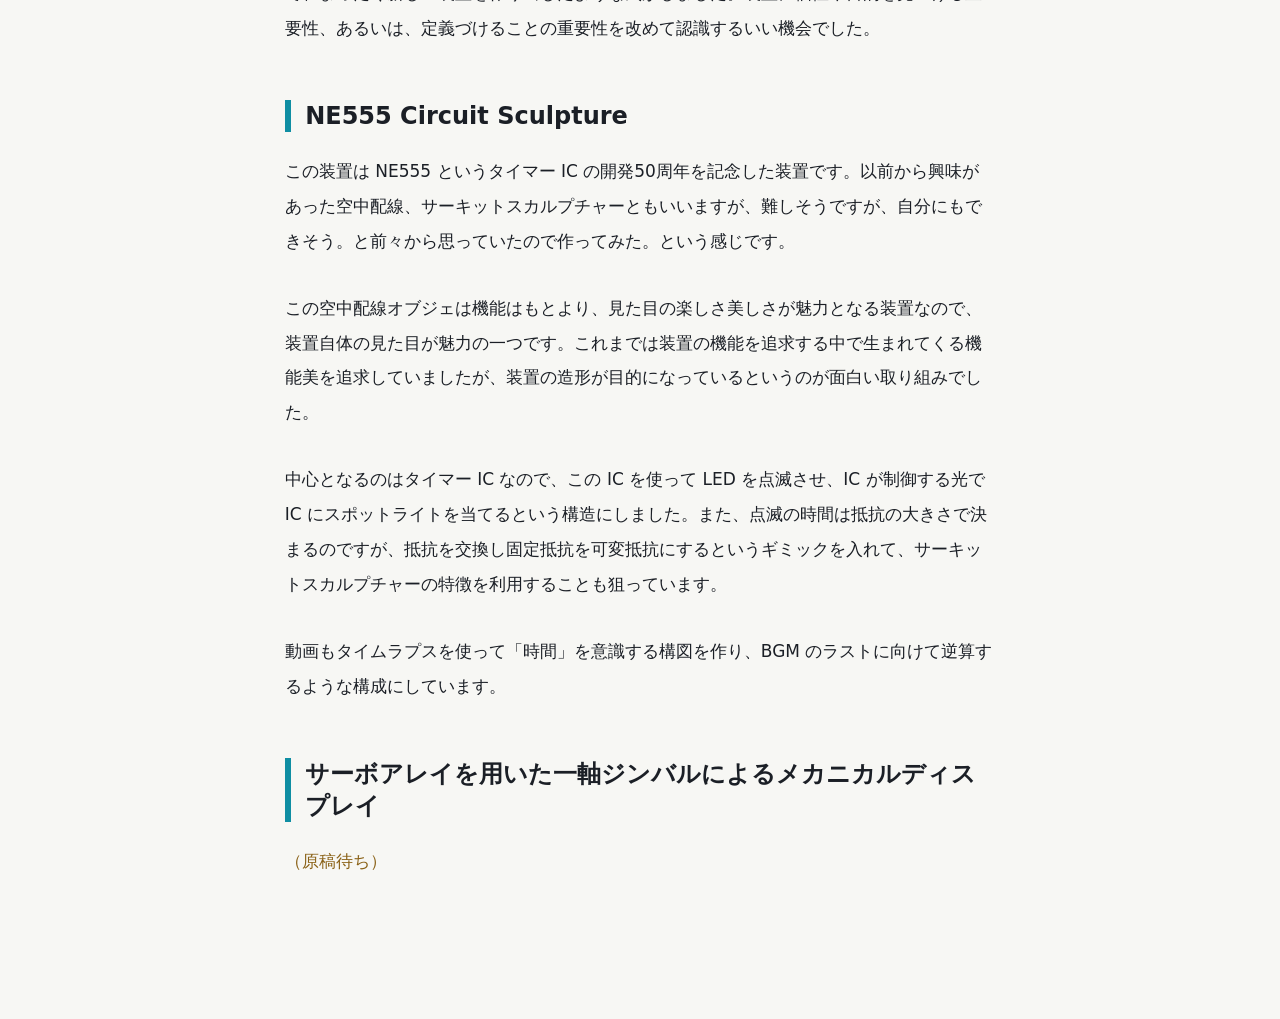
==== commit ee88bf02: "Work 04 メカニカルディスプレイのページを作成" ====
--- a/script.html
+++ b/script.html
@@ -86,6 +86,11 @@
 
   <p>動画もタイムラプスを使って「時間」を意識する構図を作り、BGM のラストに向けて逆算するような構成にしています。</p>
 
+
+  <h2>サーボアレイを用いた一軸ジンバルによるメカニカルディスプレイ</h2>
+
+  <p class="todo-p">（原稿待ち）</p>
+
 </article>
 
 <script>
--- a/assets/style.css
+++ b/assets/style.css
@@ -427,3 +427,6 @@
 }
 
 .todo-p { color: #8a6116; }
+
+/* 長いタイトルは少し小さく */
+.work-head h1 { font-size: clamp(22px, 3.6vh, 38px); }
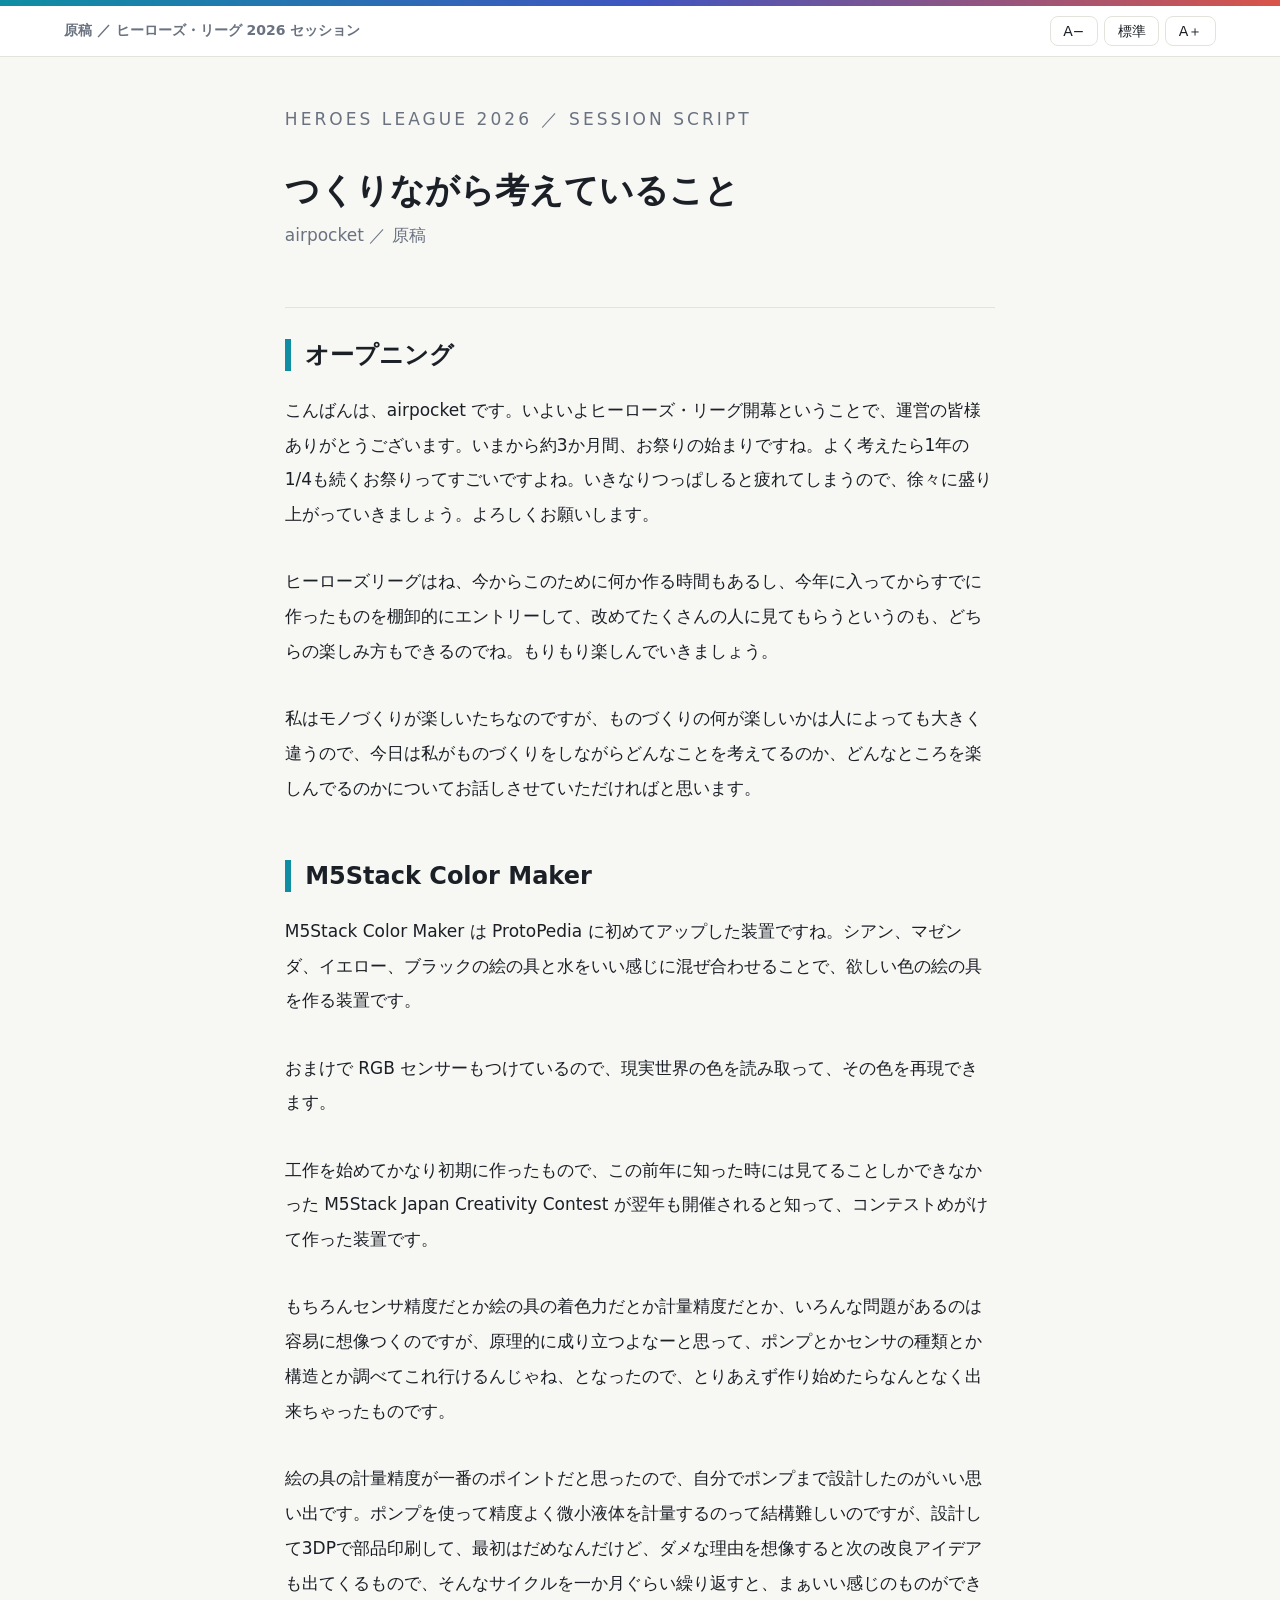
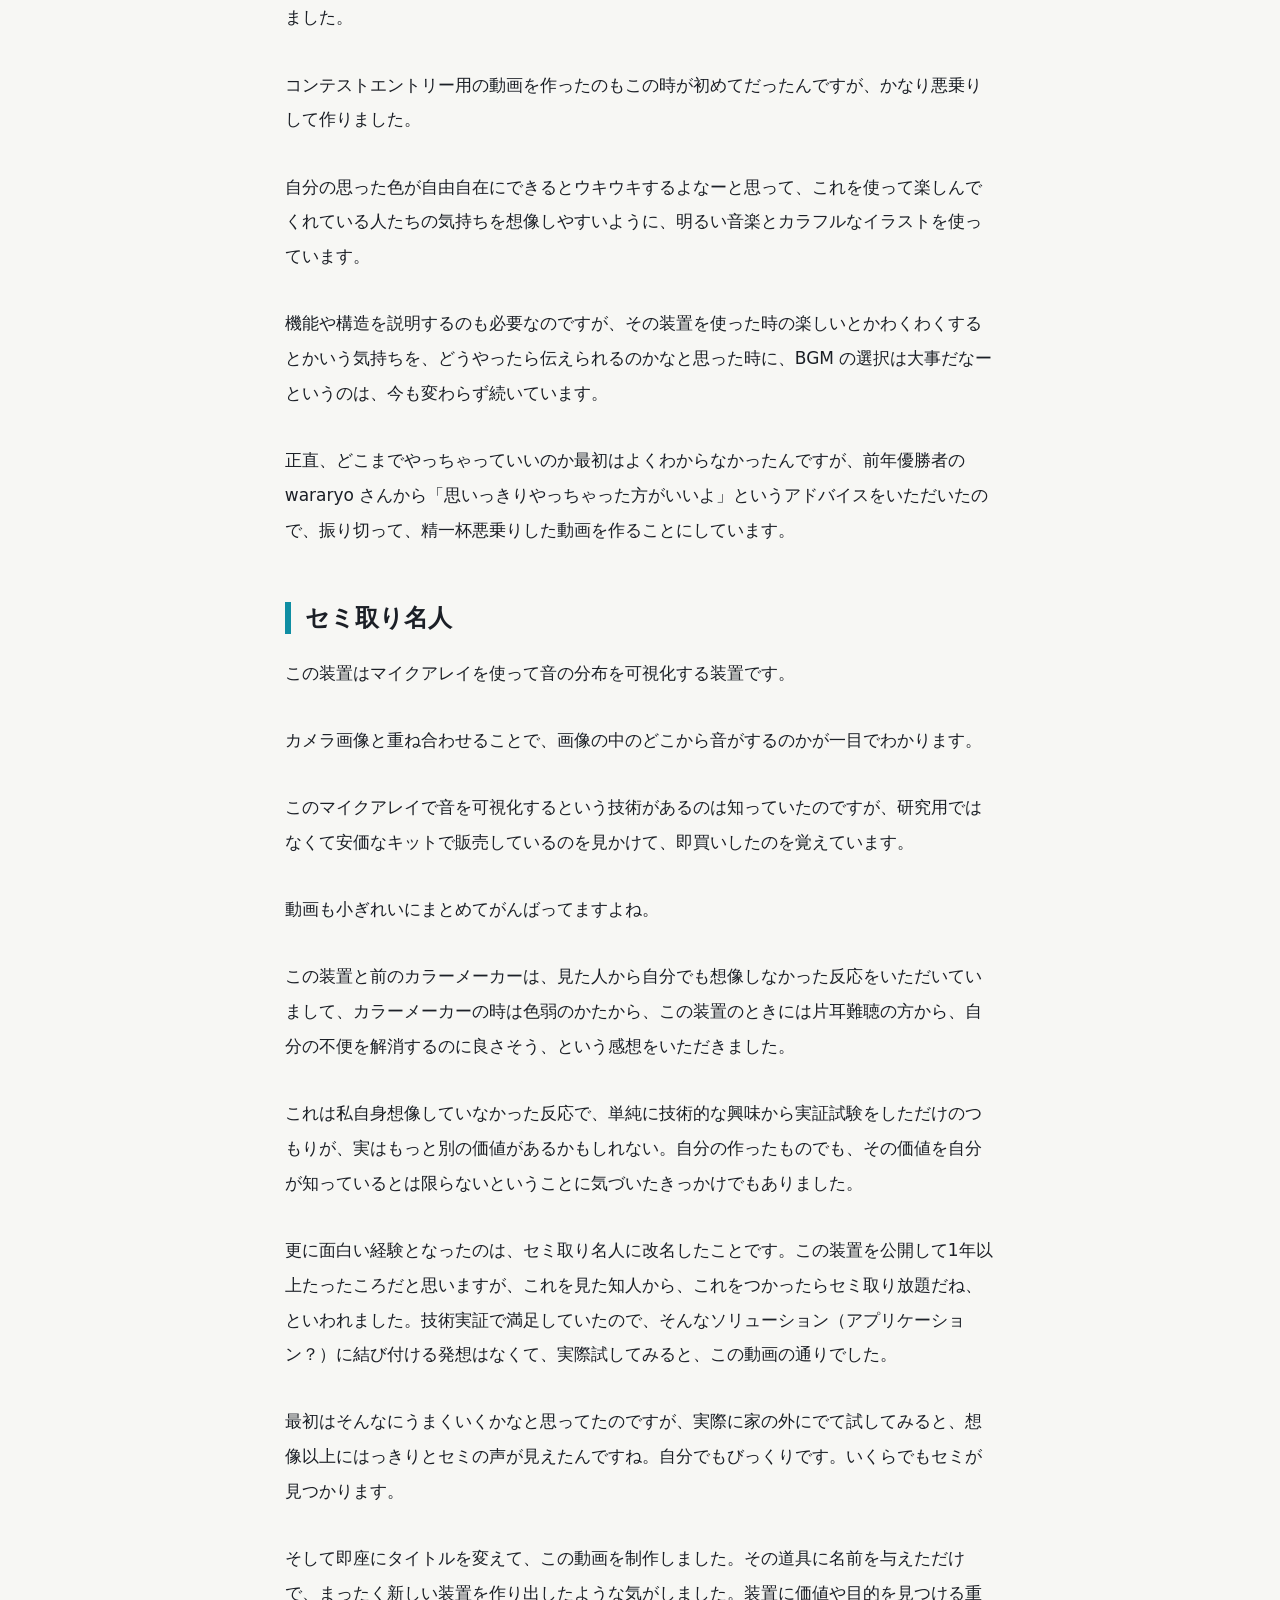
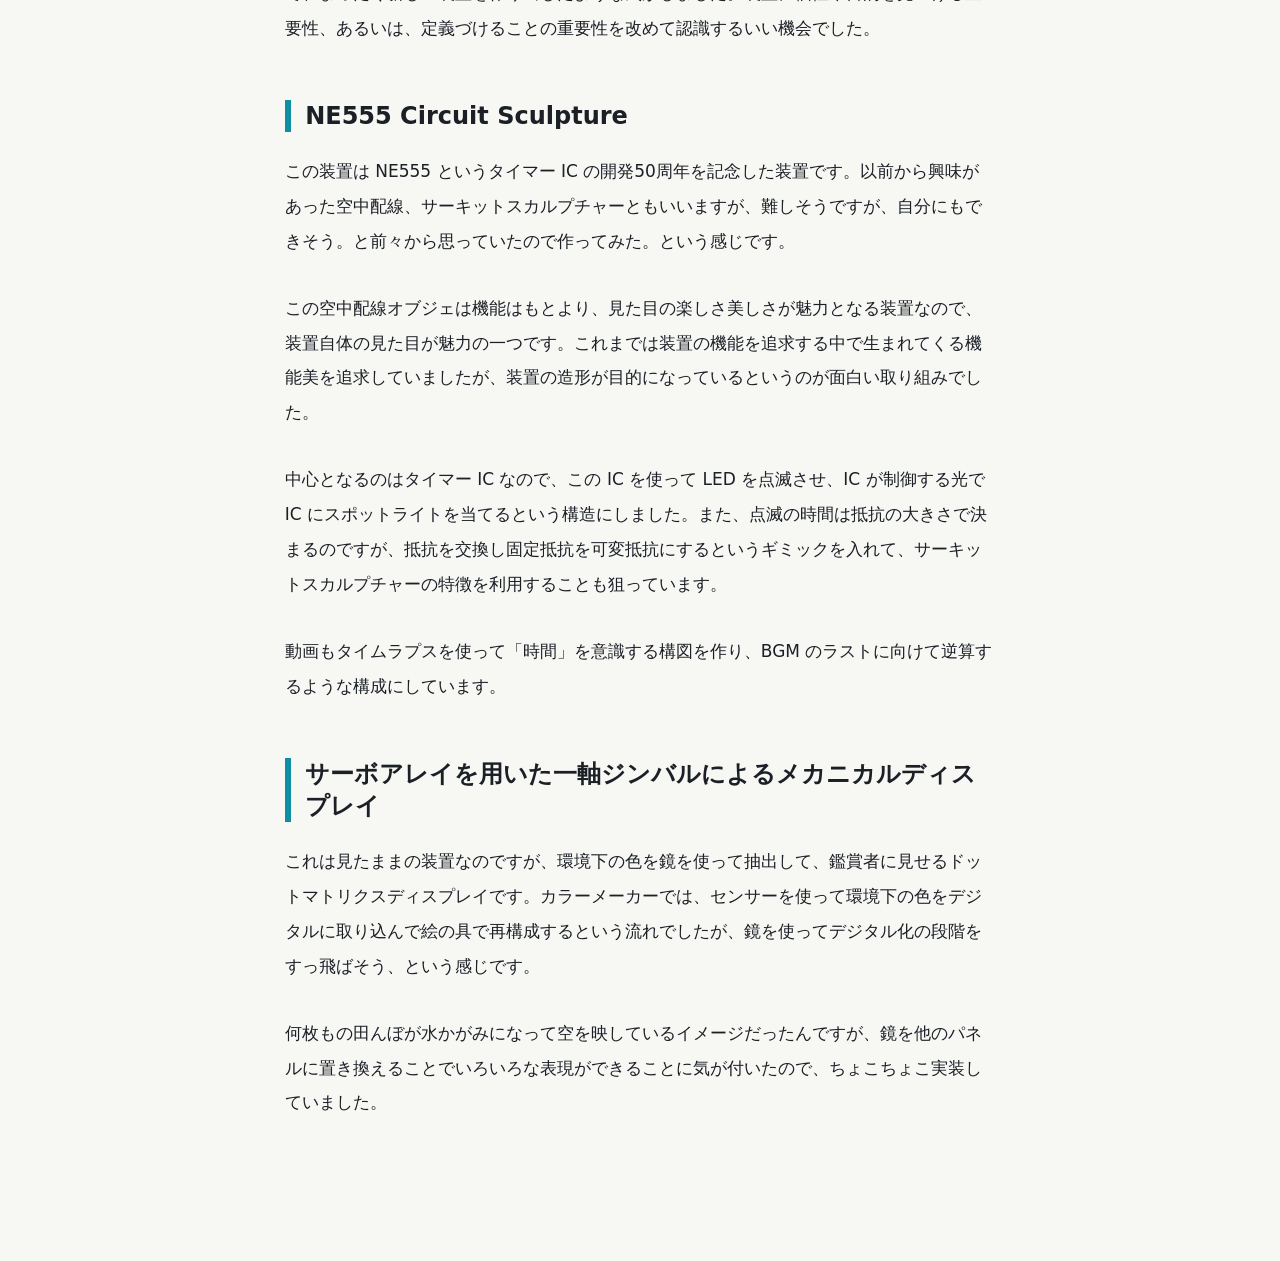
==== commit 7f6cce41: "Work 04 メカニカルディスプレイの原稿を反映" ====
--- a/script.html
+++ b/script.html
@@ -89,7 +89,9 @@
 
   <h2>サーボアレイを用いた一軸ジンバルによるメカニカルディスプレイ</h2>
 
-  <p class="todo-p">（原稿待ち）</p>
+  <p>これは見たままの装置なのですが、環境下の色を鏡を使って抽出して、鑑賞者に見せるドットマトリクスディスプレイです。カラーメーカーでは、センサーを使って環境下の色をデジタルに取り込んで絵の具で再構成するという流れでしたが、鏡を使ってデジタル化の段階をすっ飛ばそう、という感じです。</p>
+
+  <p>何枚もの田んぼが水かがみになって空を映しているイメージだったんですが、鏡を他のパネルに置き換えることでいろいろな表現ができることに気が付いたので、ちょこちょこ実装していました。</p>
 
 </article>
 
--- a/assets/style.css
+++ b/assets/style.css
@@ -216,13 +216,13 @@
   border-top: 5px solid var(--accent);
   border-radius: var(--radius);
   box-shadow: var(--shadow);
-  padding: clamp(14px, 2.2vh, 24px) clamp(15px, 1.6vw, 26px);
+  padding: clamp(16px, 2.6vh, 30px) clamp(16px, 1.8vw, 30px);
 }
 .col--idea { border-top-color: var(--idea); }
 .col--video { border-top-color: var(--accent-2); }
 .col > h2 {
-  font-size: clamp(15px, 2.1vh, 21px);
-  margin: 0 0 clamp(9px, 1.5vh, 16px);
+  font-size: 21px;   /* 全作品ページで固定 */
+  margin: 0 0 18px;
   padding-bottom: .5em;
   border-bottom: 1px solid var(--line);
   line-height: 1.3;
@@ -235,12 +235,12 @@
   padding-left: 1.1em;
   display: flex;
   flex-direction: column;
-  gap: clamp(8px, 1.5vh, 16px);
+  gap: clamp(10px, 2vh, 24px);
 }
 .col li {
-  font-size: clamp(14px, 2.1vh, 22px);
-  margin: 0;
-  line-height: 1.55;
+  font-size: 27px;   /* 全作品ページで固定 */
+  margin: 0;
+  line-height: 1.5;
 }
 .col li::marker { color: var(--accent); }
 .col--idea li::marker { color: var(--idea); }
@@ -428,5 +428,17 @@
 
 .todo-p { color: #8a6116; }
 
-/* 長いタイトルは少し小さく */
-.work-head h1 { font-size: clamp(22px, 3.6vh, 38px); }
+/* 見出しも全作品ページで固定 */
+.work-head h1 { font-size: 34px; }
+
+/* 画面が小さいときだけ縮める */
+@media (max-width: 1100px), (max-height: 700px) {
+  .col li { font-size: 20px; }
+  .col > h2 { font-size: 17px; }
+  .work-head h1 { font-size: 26px; }
+}
+@media (max-width: 760px), (max-height: 520px) {
+  .col li { font-size: 16px; }
+  .col > h2 { font-size: 15px; }
+  .work-head h1 { font-size: 21px; }
+}
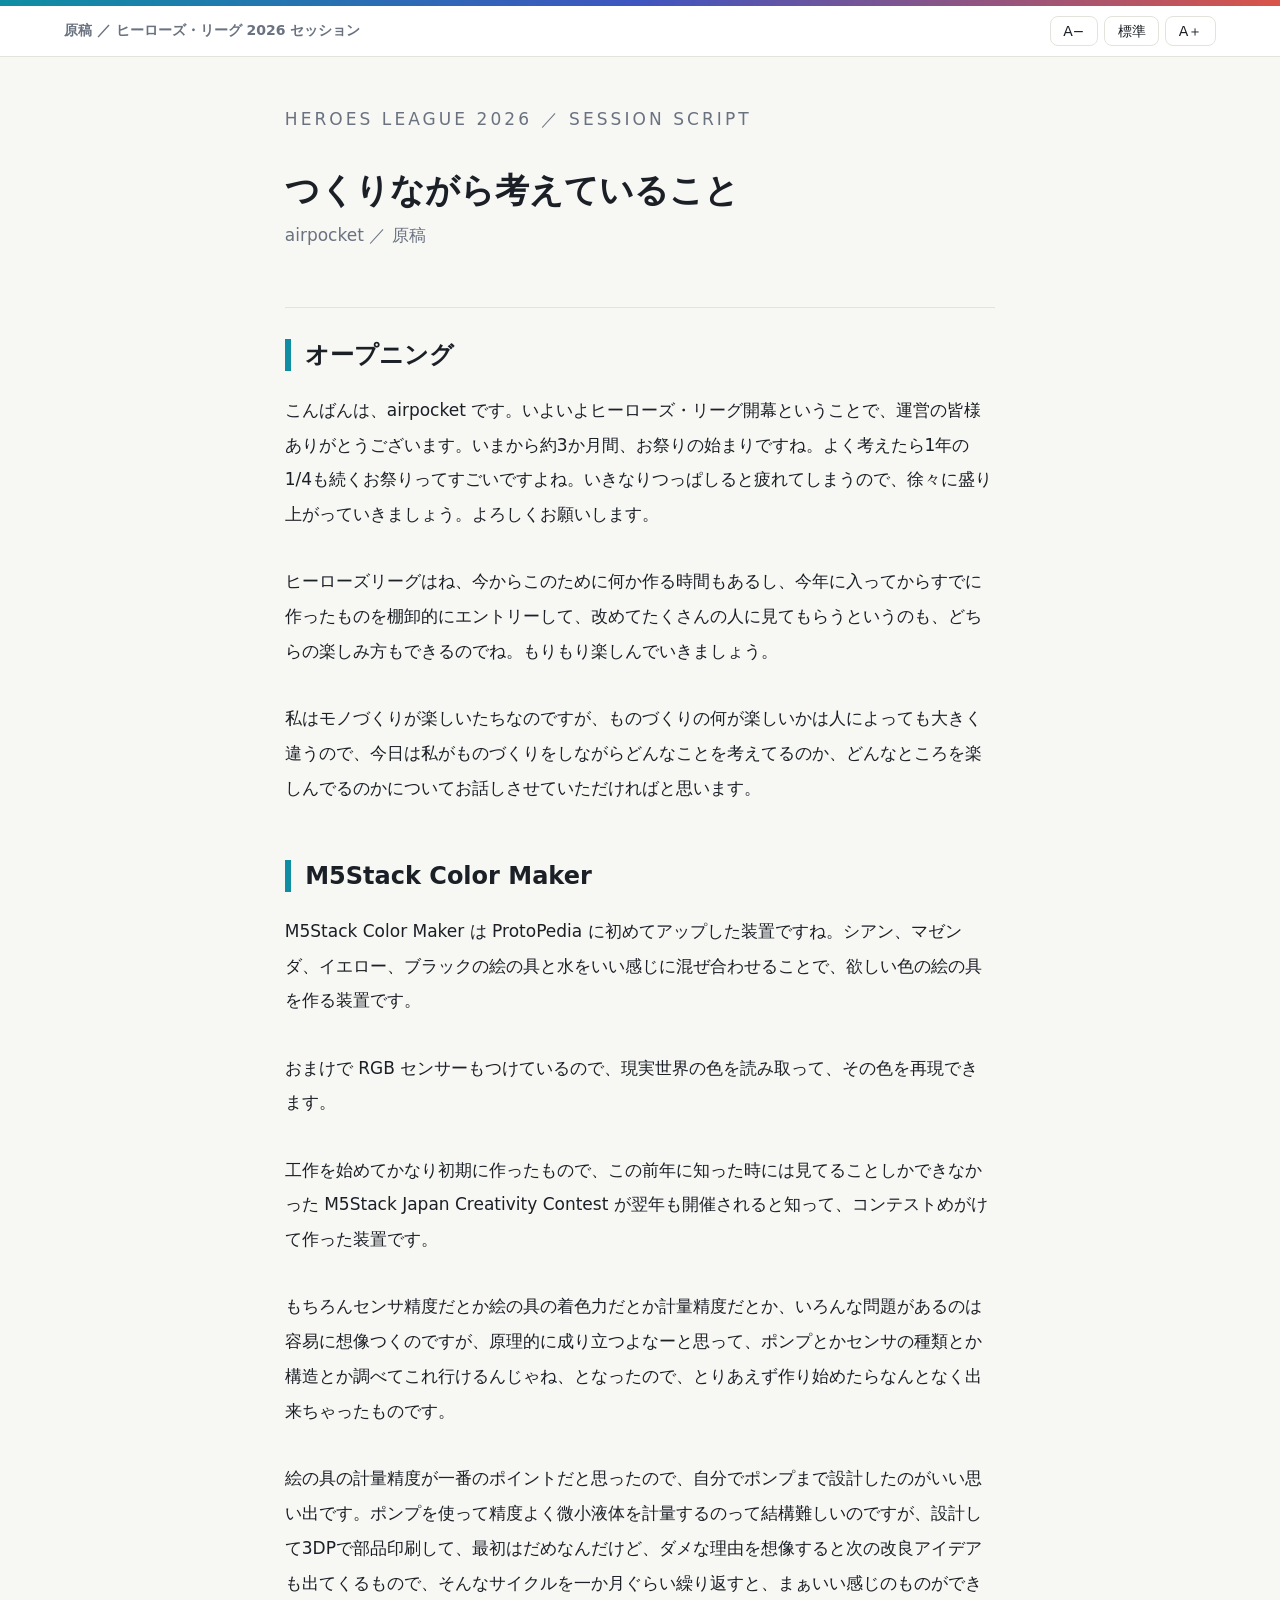
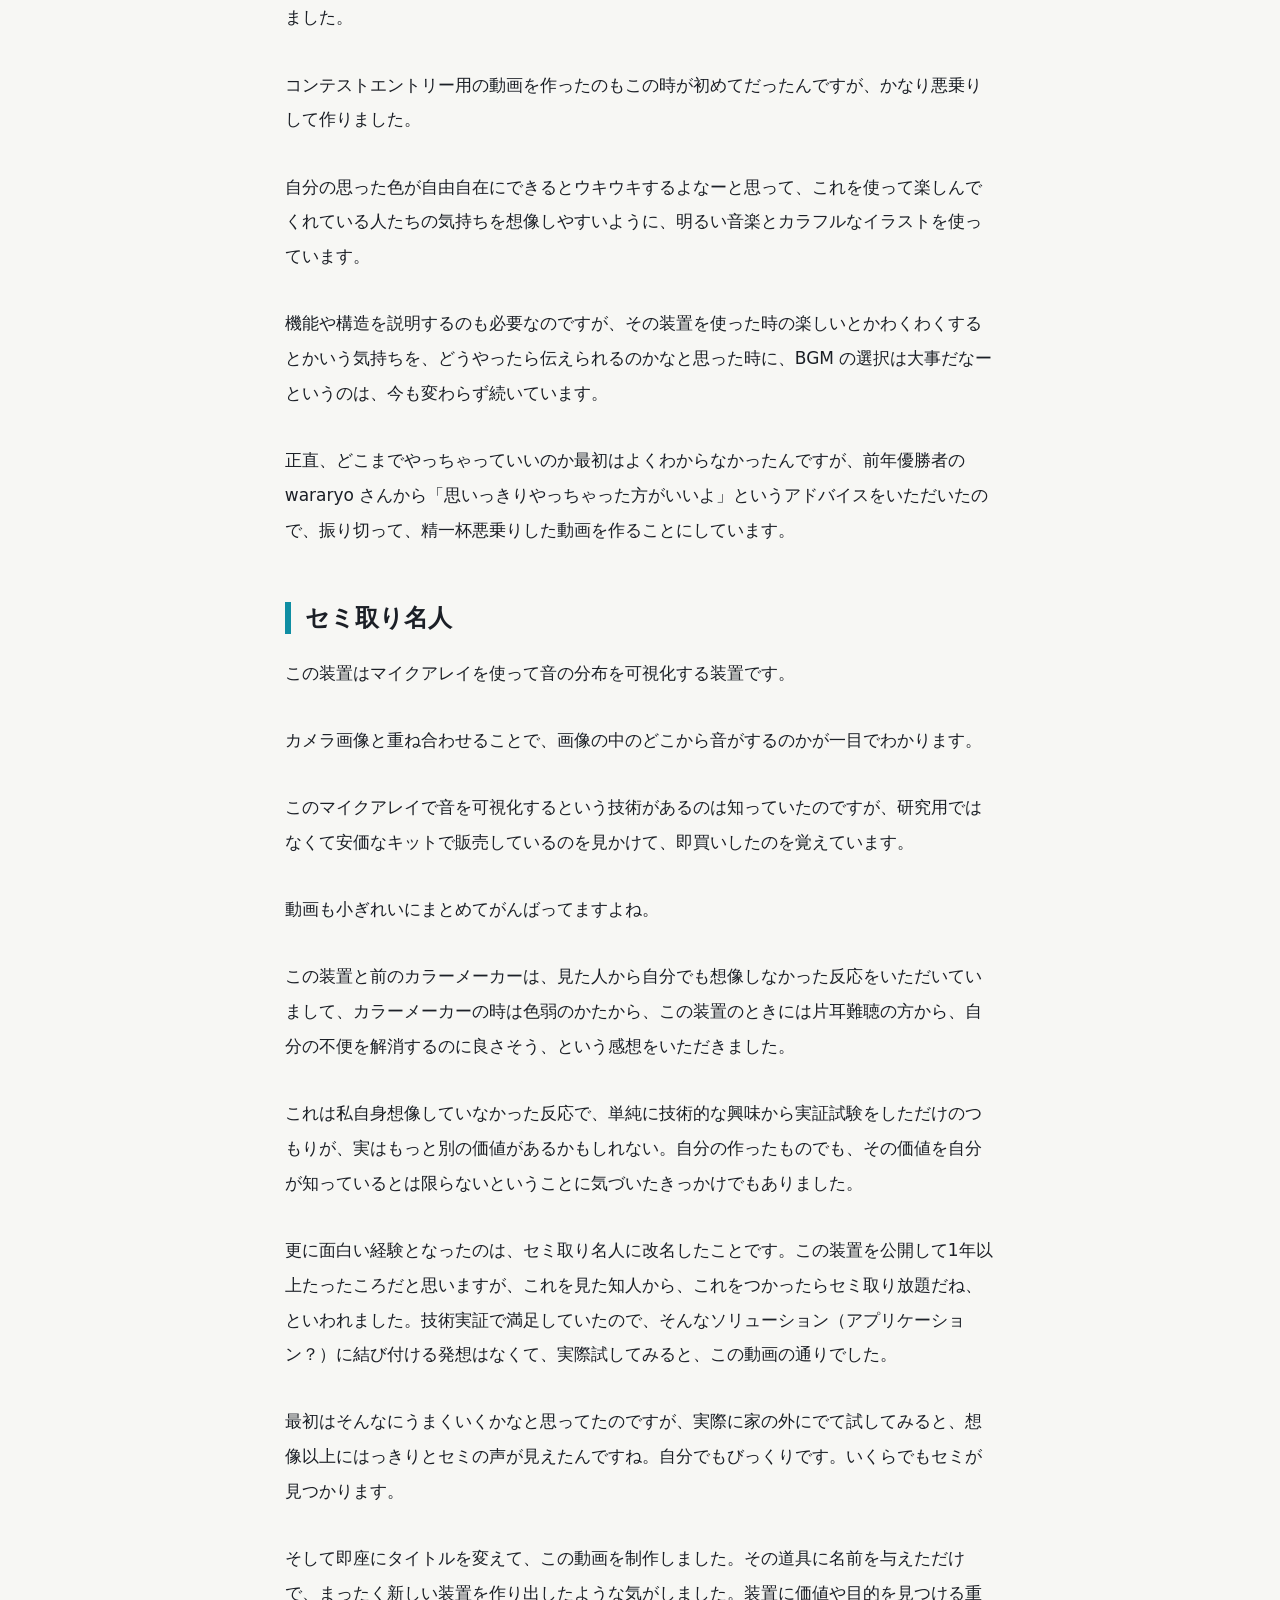
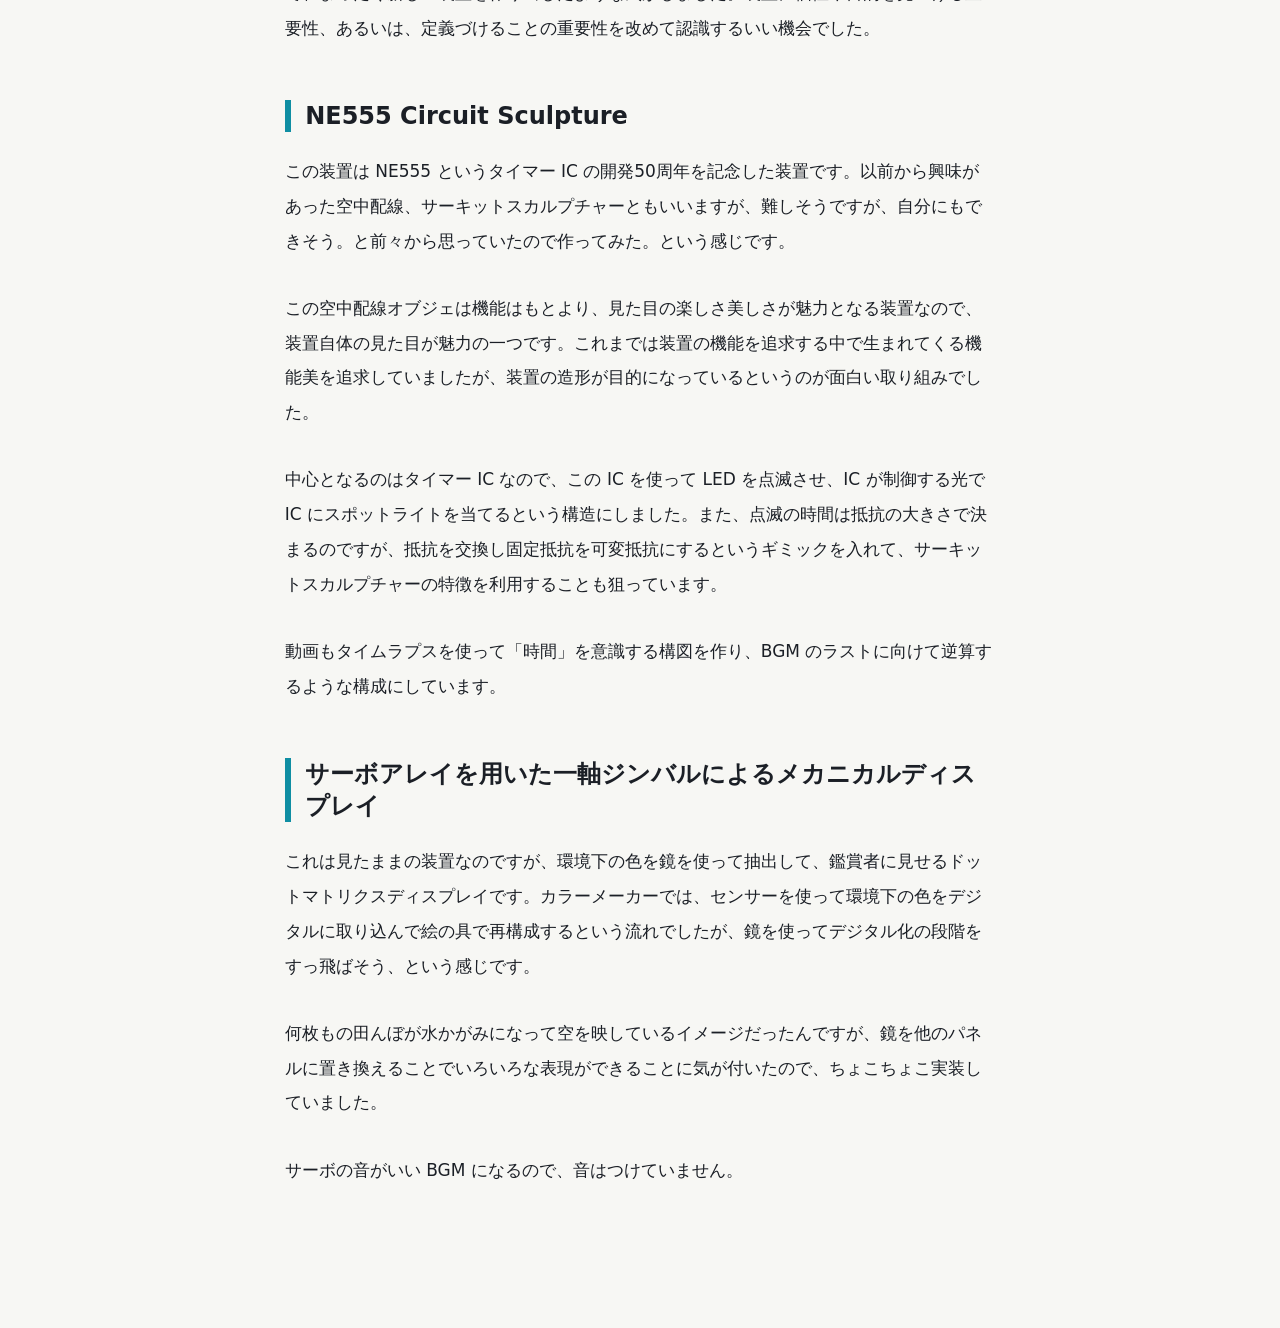
==== commit 3161616f: "メカニカルディスプレイの原稿に紹介動画の一段落を追記" ====
--- a/script.html
+++ b/script.html
@@ -93,6 +93,8 @@
 
   <p>何枚もの田んぼが水かがみになって空を映しているイメージだったんですが、鏡を他のパネルに置き換えることでいろいろな表現ができることに気が付いたので、ちょこちょこ実装していました。</p>
 
+  <p>サーボの音がいい BGM になるので、音はつけていません。</p>
+
 </article>
 
 <script>
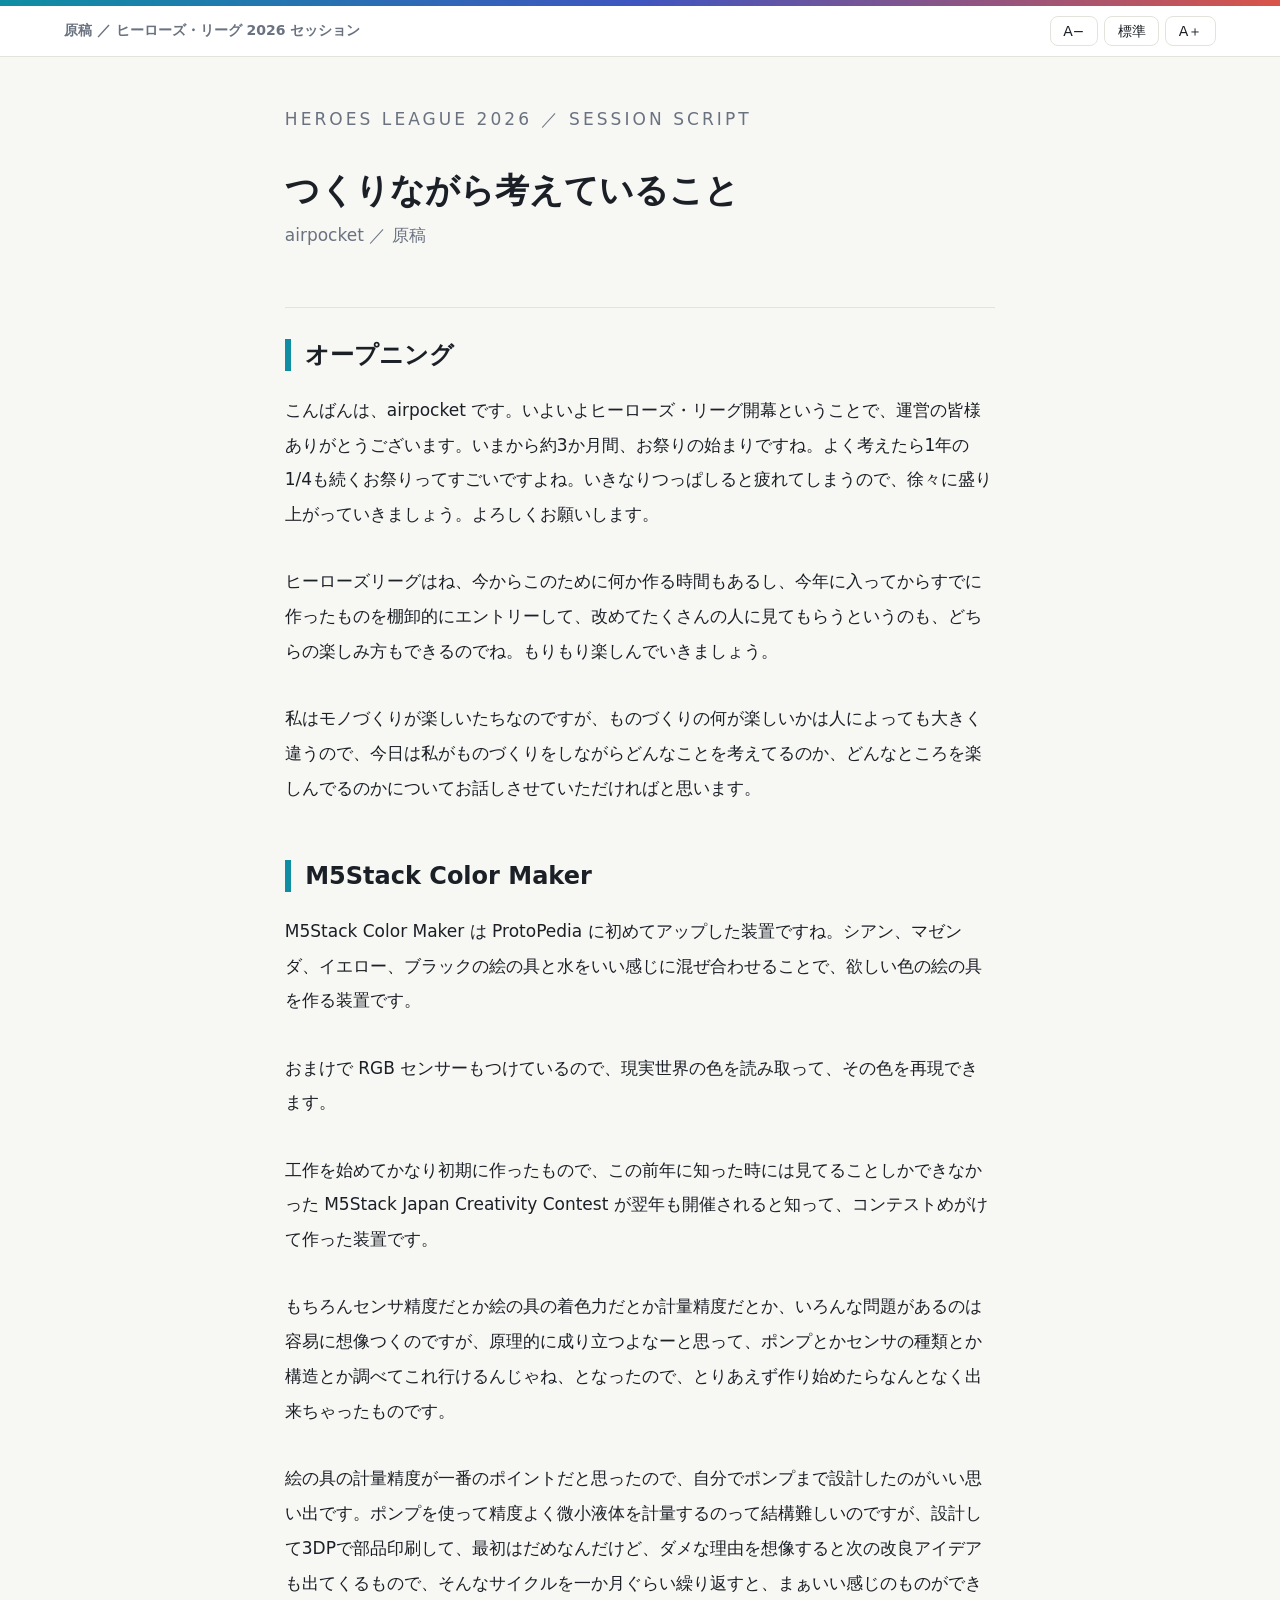
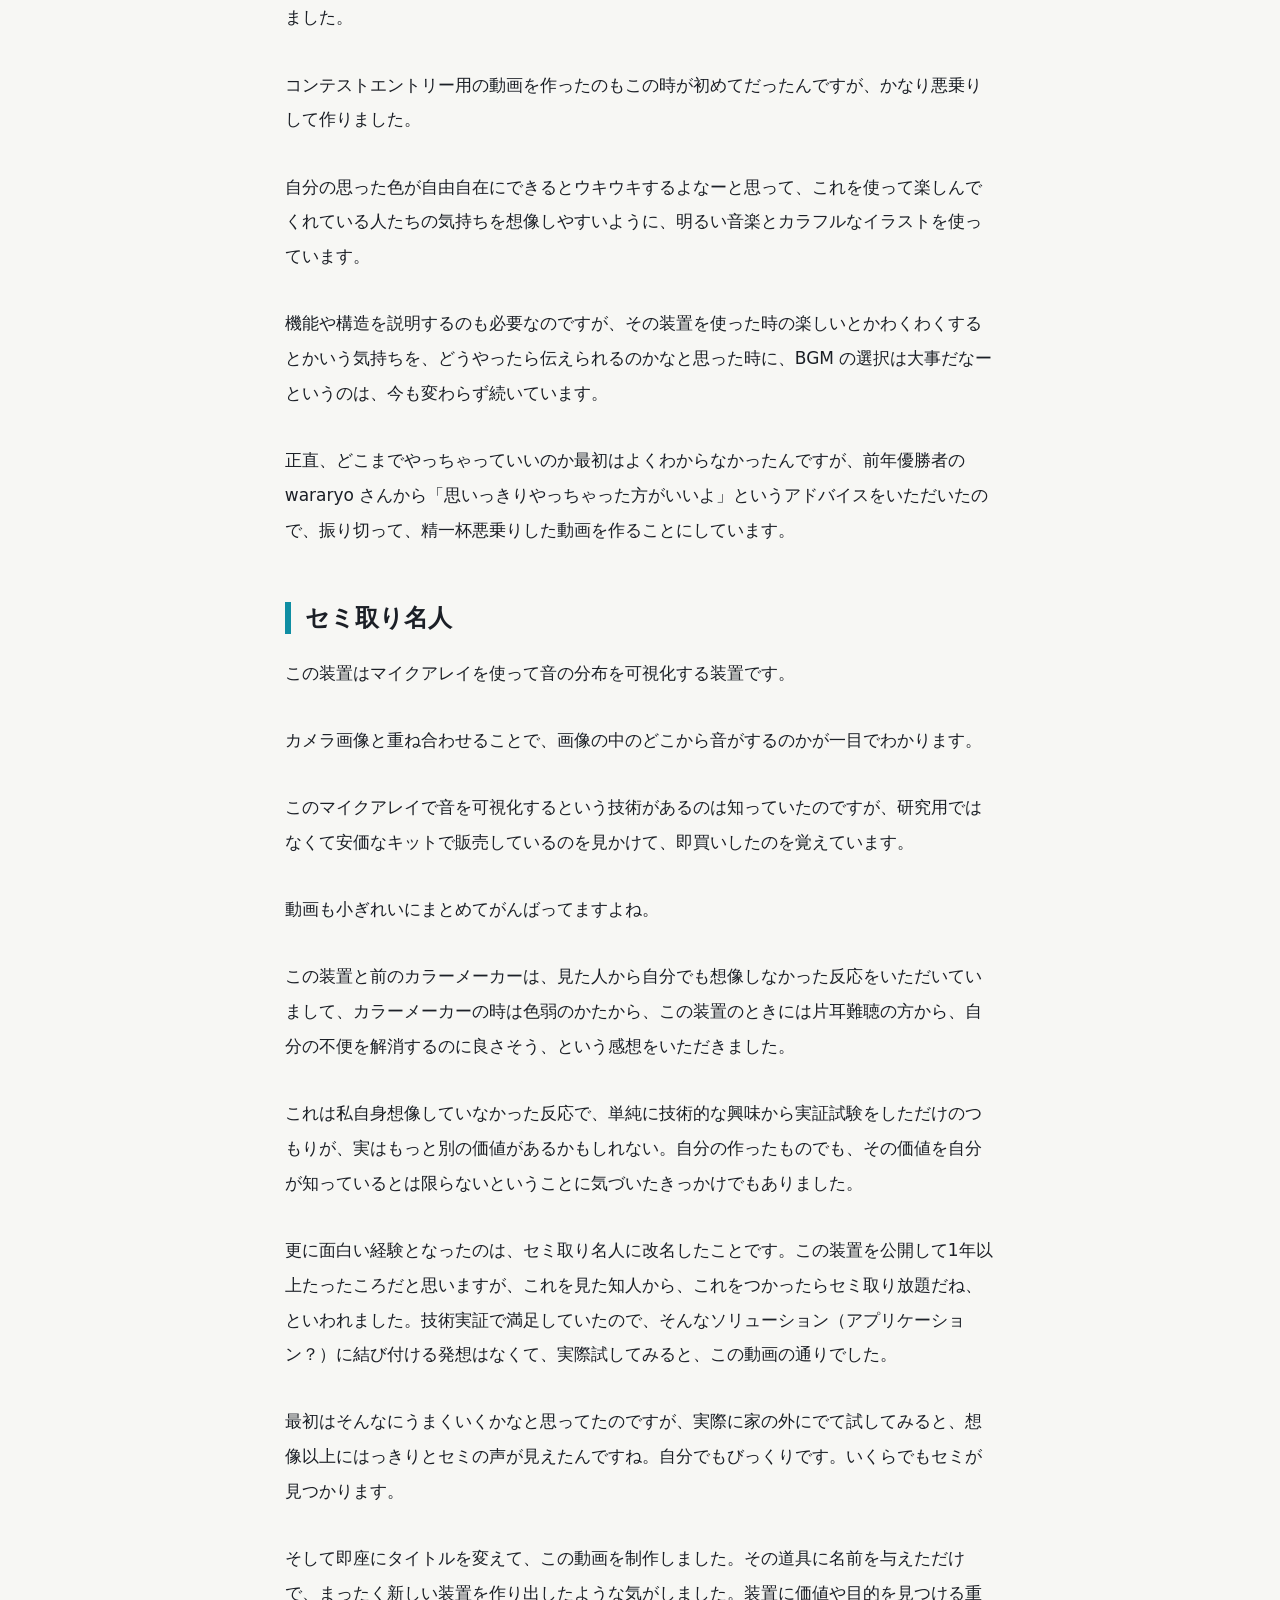
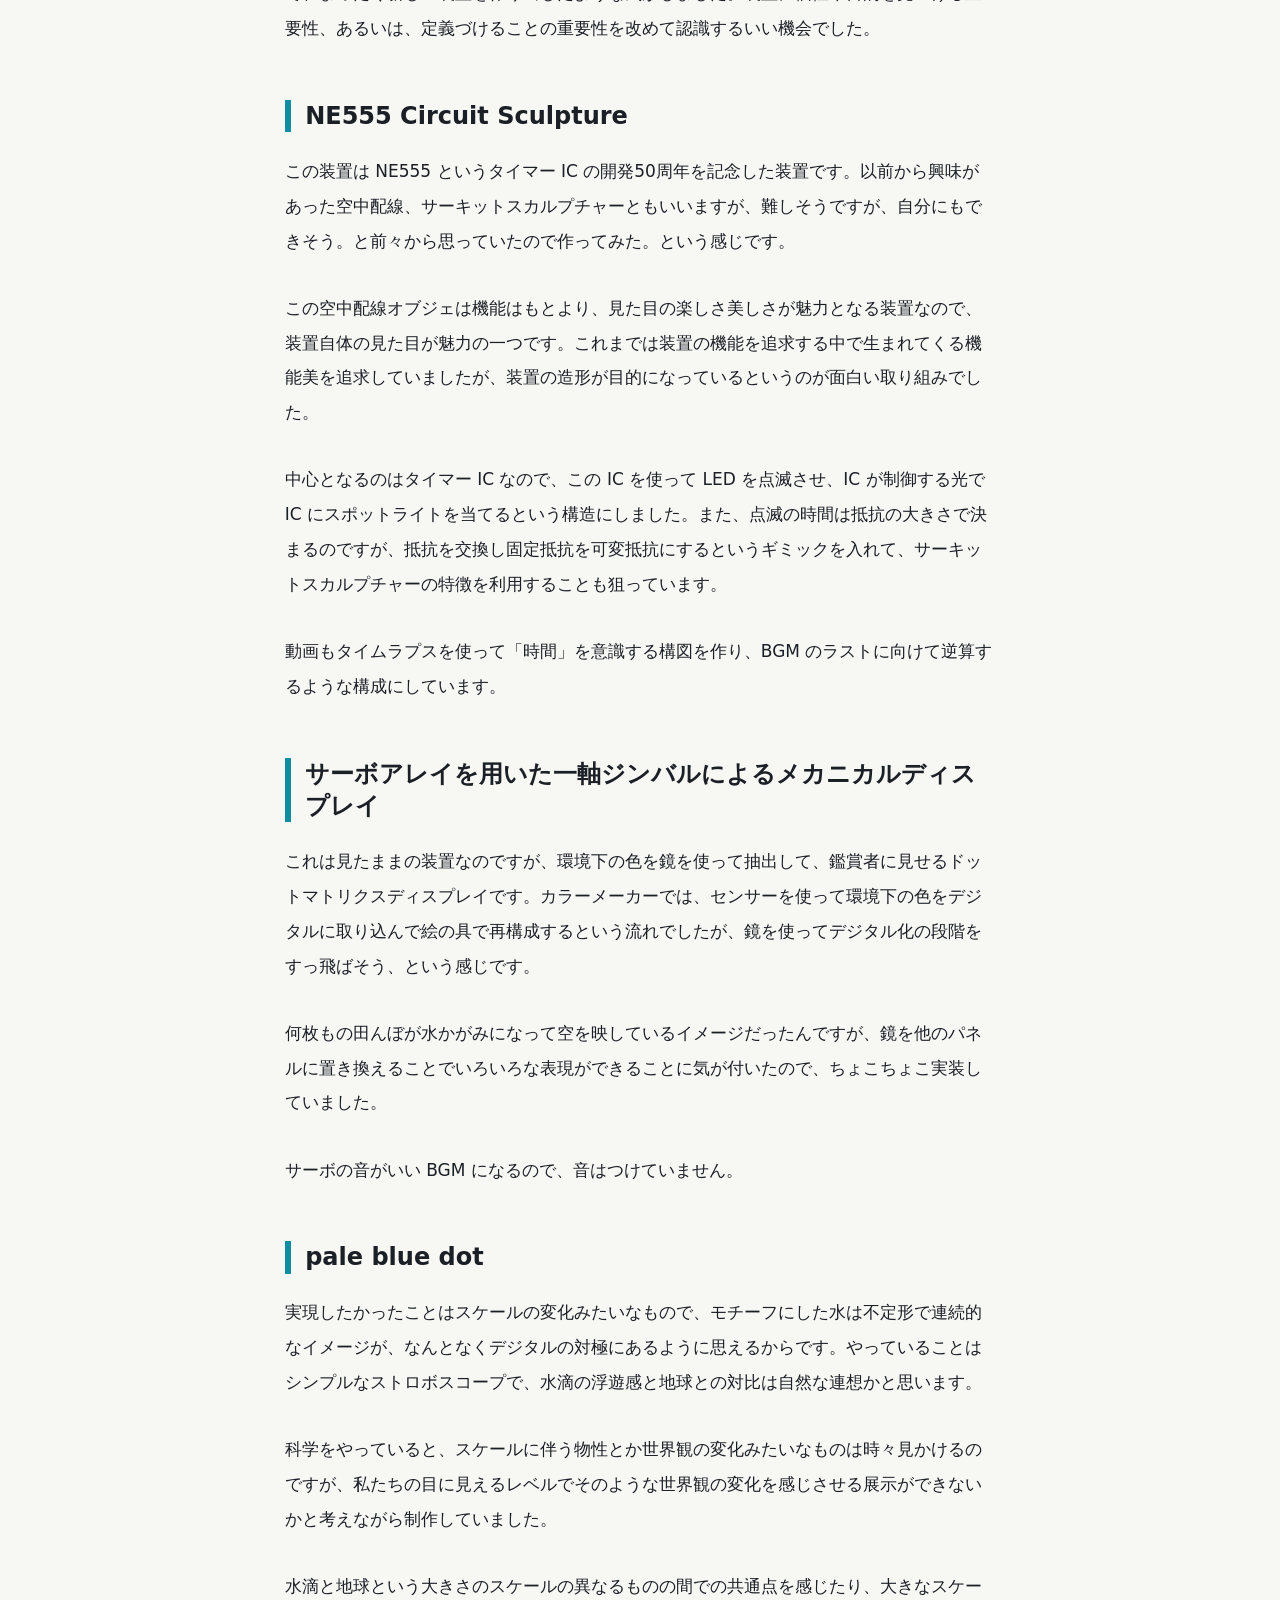
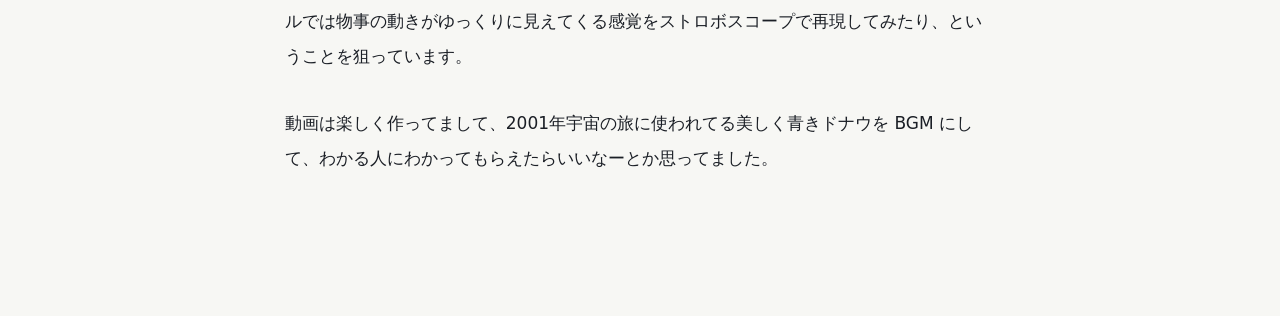
==== commit dddd1cd0: "Work 05 pale blue dot のページと原稿を追加" ====
--- a/script.html
+++ b/script.html
@@ -95,6 +95,17 @@
 
   <p>サーボの音がいい BGM になるので、音はつけていません。</p>
 
+
+  <h2>pale blue dot</h2>
+
+  <p>実現したかったことはスケールの変化みたいなもので、モチーフにした水は不定形で連続的なイメージが、なんとなくデジタルの対極にあるように思えるからです。やっていることはシンプルなストロボスコープで、水滴の浮遊感と地球との対比は自然な連想かと思います。</p>
+
+  <p>科学をやっていると、スケールに伴う物性とか世界観の変化みたいなものは時々見かけるのですが、私たちの目に見えるレベルでそのような世界観の変化を感じさせる展示ができないかと考えながら制作していました。</p>
+
+  <p>水滴と地球という大きさのスケールの異なるものの間での共通点を感じたり、大きなスケールでは物事の動きがゆっくりに見えてくる感覚をストロボスコープで再現してみたり、ということを狙っています。</p>
+
+  <p>動画は楽しく作ってまして、2001年宇宙の旅に使われてる美しく青きドナウを BGM にして、わかる人にわかってもらえたらいいなーとか思ってました。</p>
+
 </article>
 
 <script>
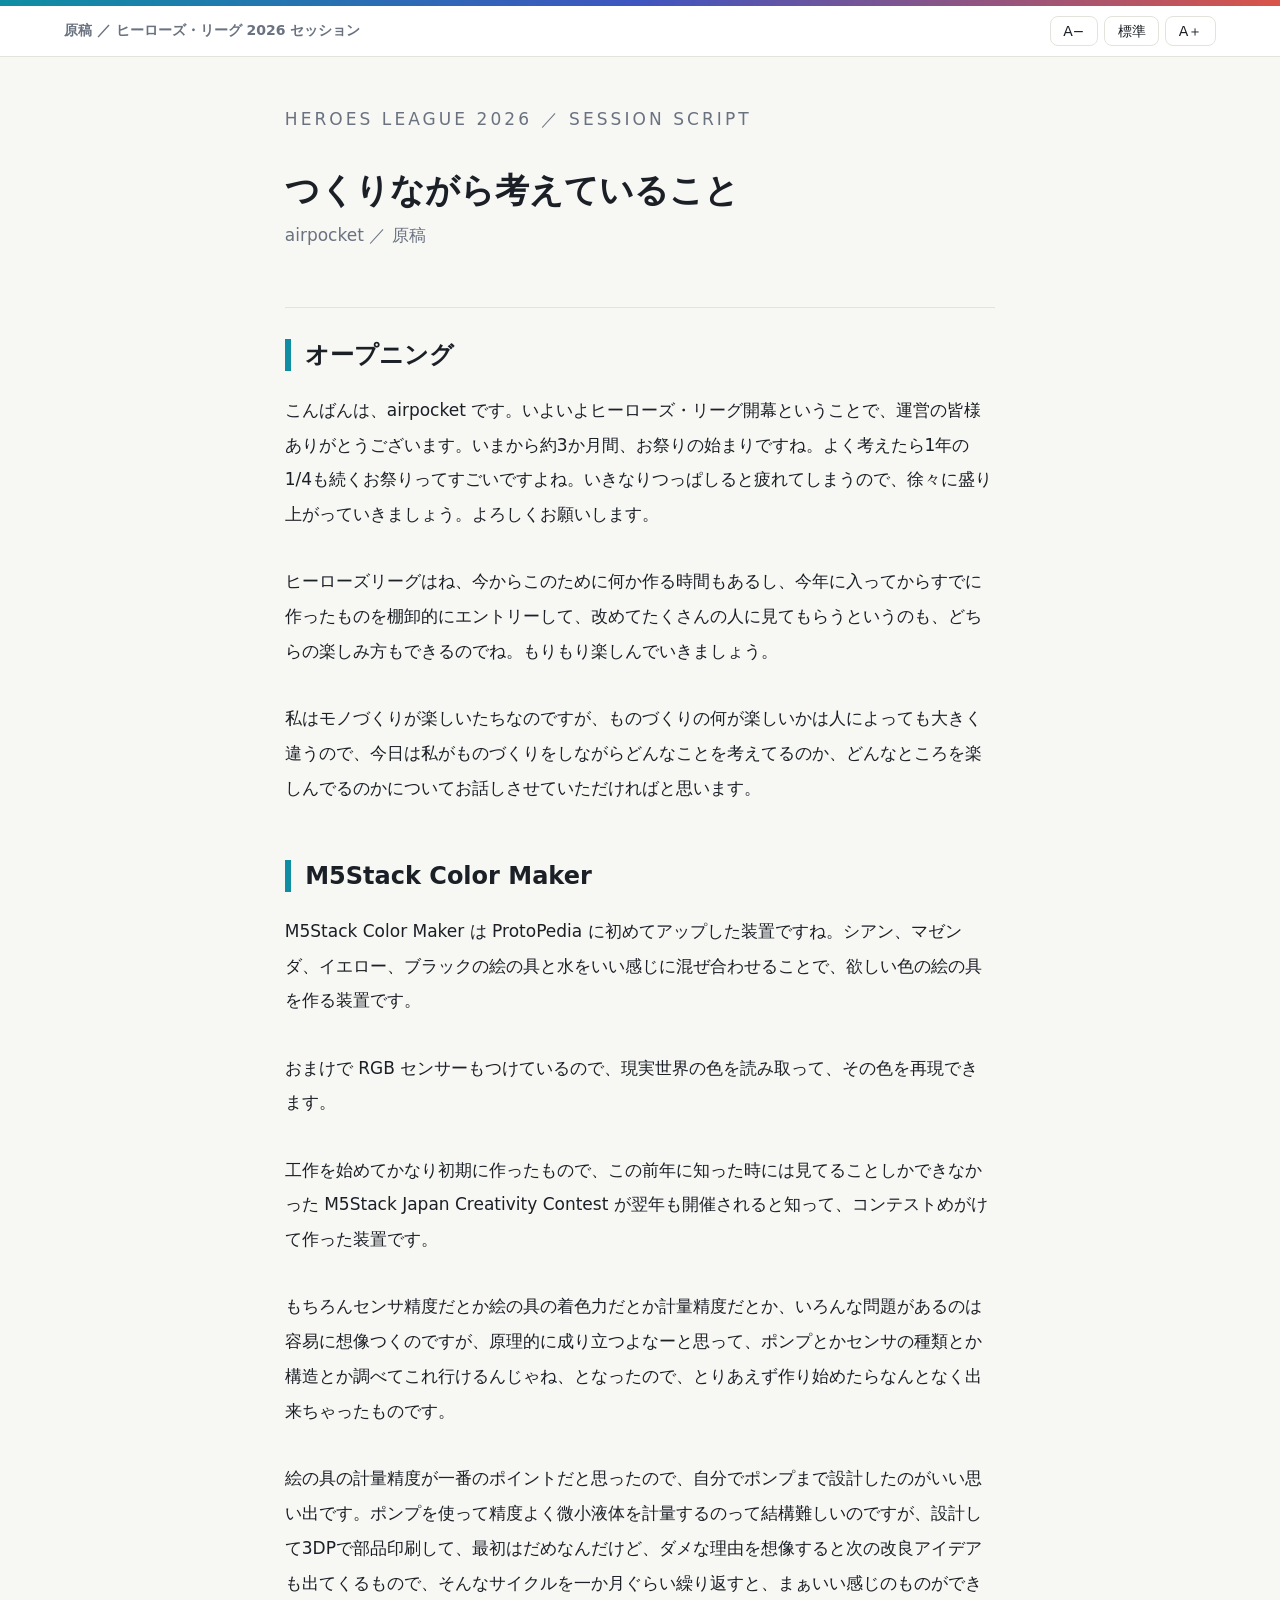
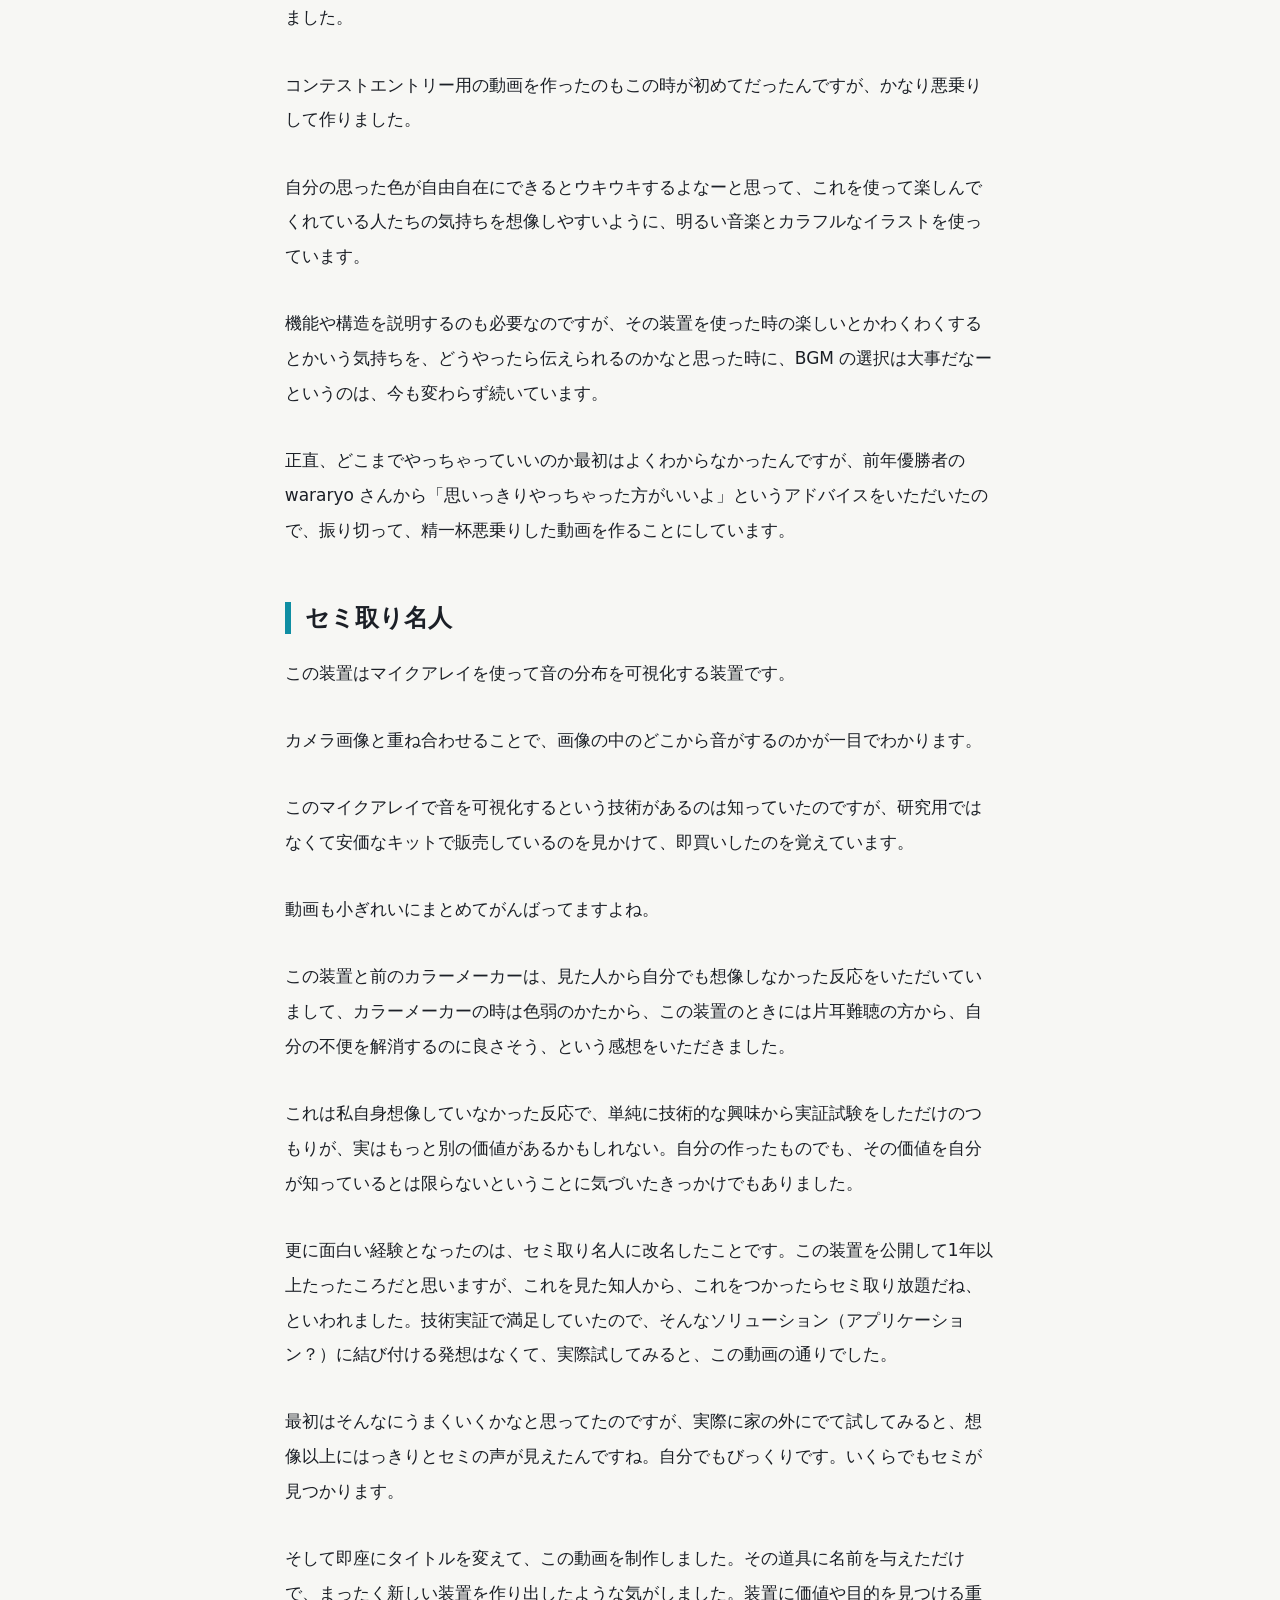
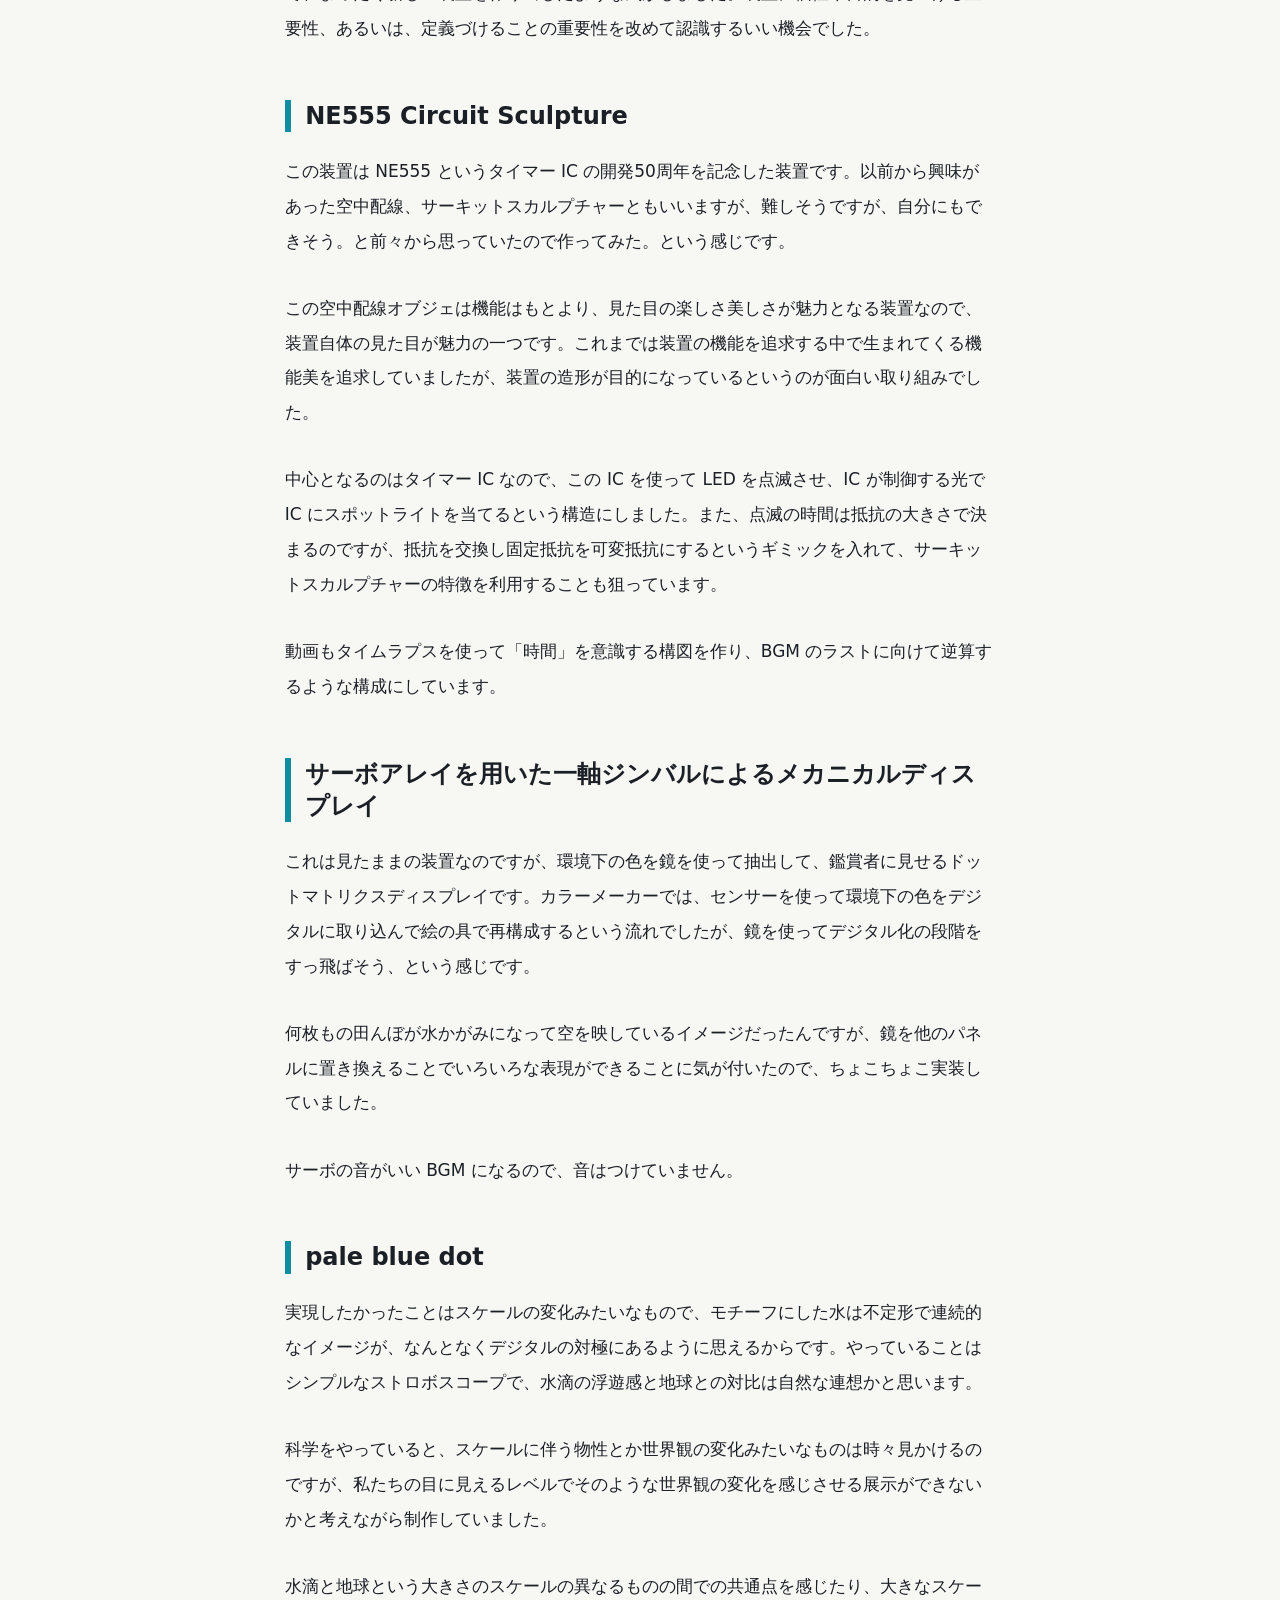
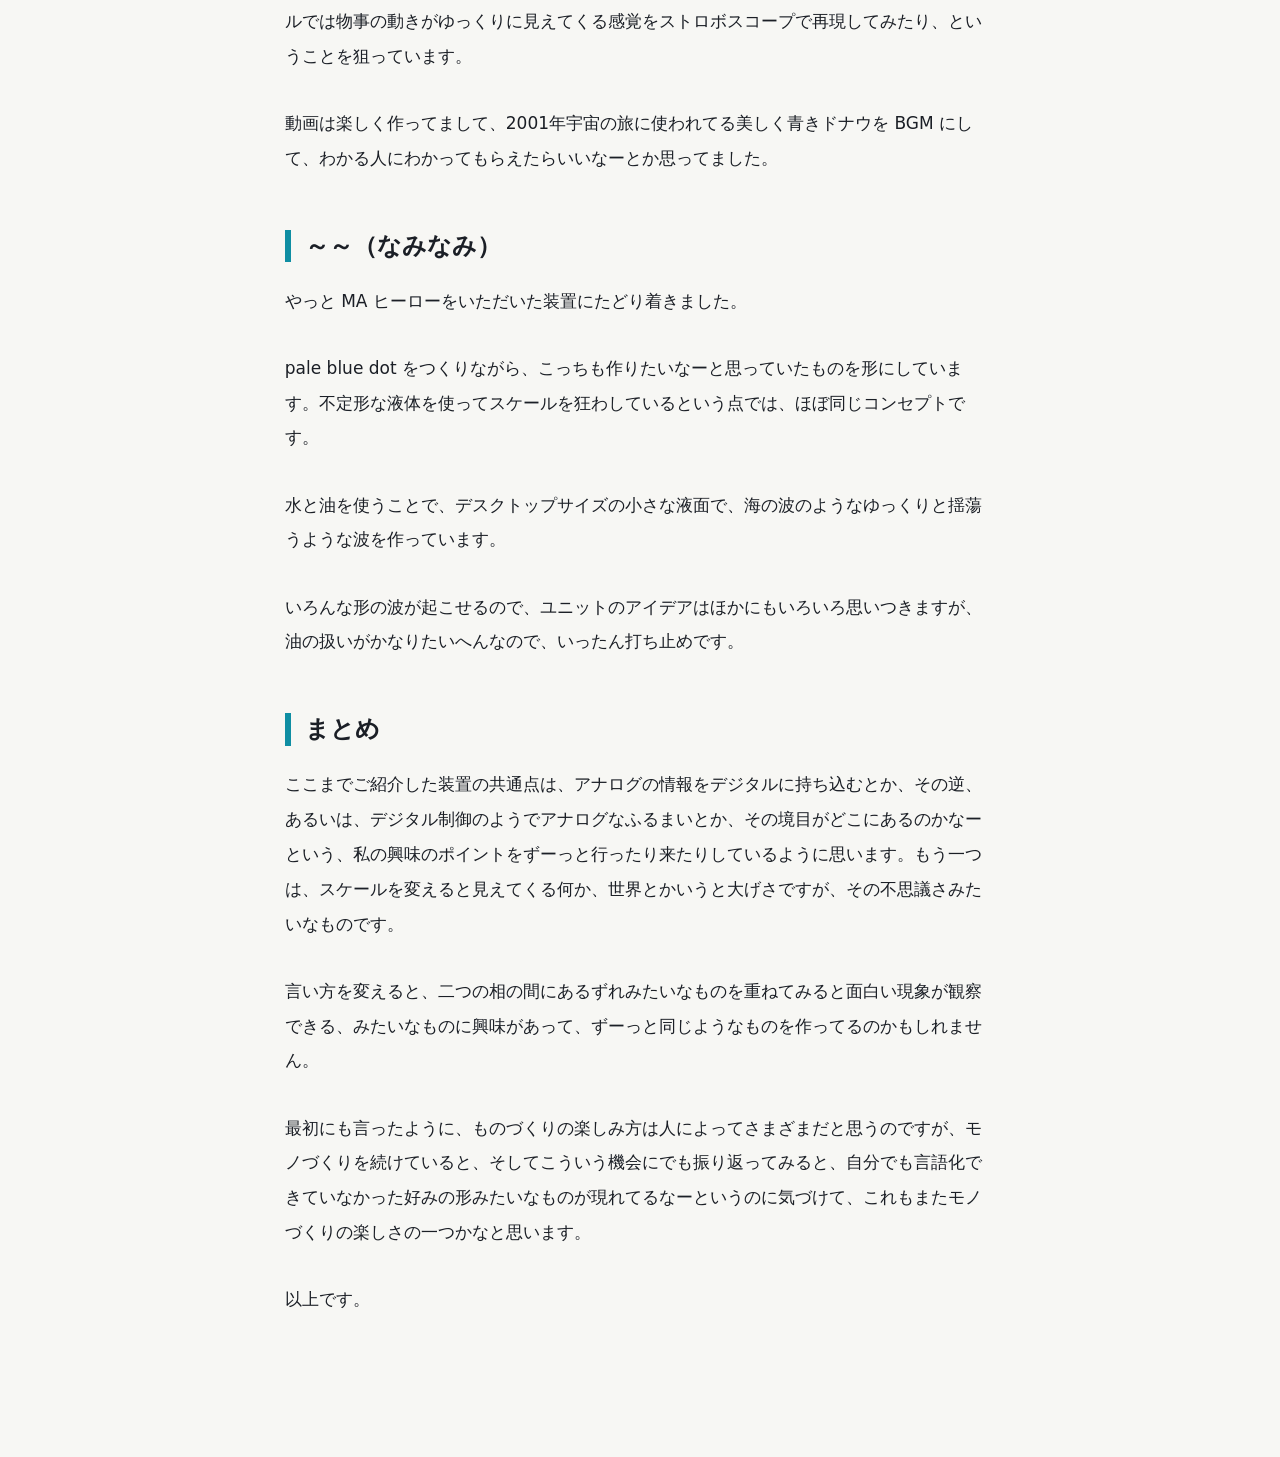
==== commit 049bee97: "Work 06 ～～（なみなみ）のページとまとめまでの原稿を追加" ====
--- a/script.html
+++ b/script.html
@@ -106,6 +106,27 @@
 
   <p>動画は楽しく作ってまして、2001年宇宙の旅に使われてる美しく青きドナウを BGM にして、わかる人にわかってもらえたらいいなーとか思ってました。</p>
 
+
+  <h2>～～（なみなみ）</h2>
+
+  <p>やっと MA ヒーローをいただいた装置にたどり着きました。</p>
+
+  <p>pale blue dot をつくりながら、こっちも作りたいなーと思っていたものを形にしています。不定形な液体を使ってスケールを狂わしているという点では、ほぼ同じコンセプトです。</p>
+
+  <p>水と油を使うことで、デスクトップサイズの小さな液面で、海の波のようなゆっくりと揺蕩うような波を作っています。</p>
+
+  <p>いろんな形の波が起こせるので、ユニットのアイデアはほかにもいろいろ思いつきますが、油の扱いがかなりたいへんなので、いったん打ち止めです。</p>
+
+  <h2>まとめ</h2>
+
+  <p>ここまでご紹介した装置の共通点は、アナログの情報をデジタルに持ち込むとか、その逆、あるいは、デジタル制御のようでアナログなふるまいとか、その境目がどこにあるのかなーという、私の興味のポイントをずーっと行ったり来たりしているように思います。もう一つは、スケールを変えると見えてくる何か、世界とかいうと大げさですが、その不思議さみたいなものです。</p>
+
+  <p>言い方を変えると、二つの相の間にあるずれみたいなものを重ねてみると面白い現象が観察できる、みたいなものに興味があって、ずーっと同じようなものを作ってるのかもしれません。</p>
+
+  <p>最初にも言ったように、ものづくりの楽しみ方は人によってさまざまだと思うのですが、モノづくりを続けていると、そしてこういう機会にでも振り返ってみると、自分でも言語化できていなかった好みの形みたいなものが現れてるなーというのに気づけて、これもまたモノづくりの楽しさの一つかなと思います。</p>
+
+  <p>以上です。</p>
+
 </article>
 
 <script>
